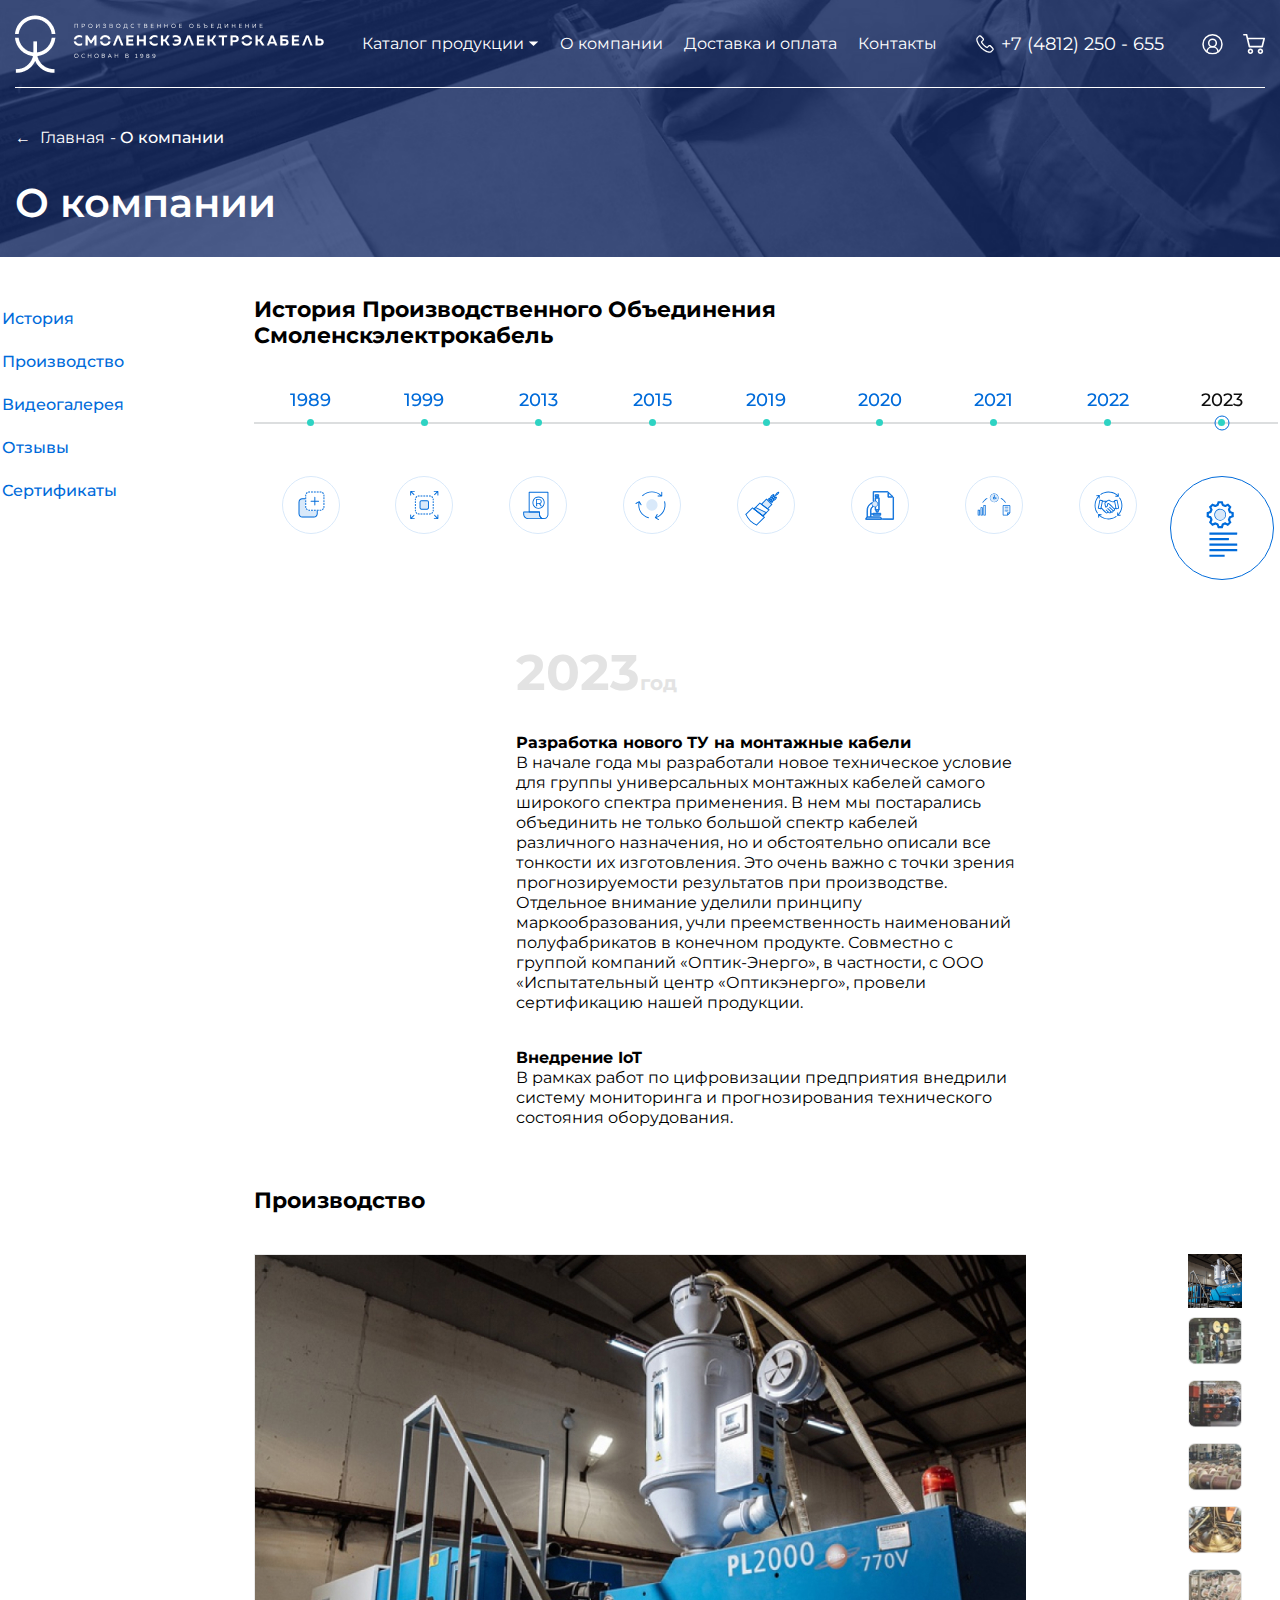
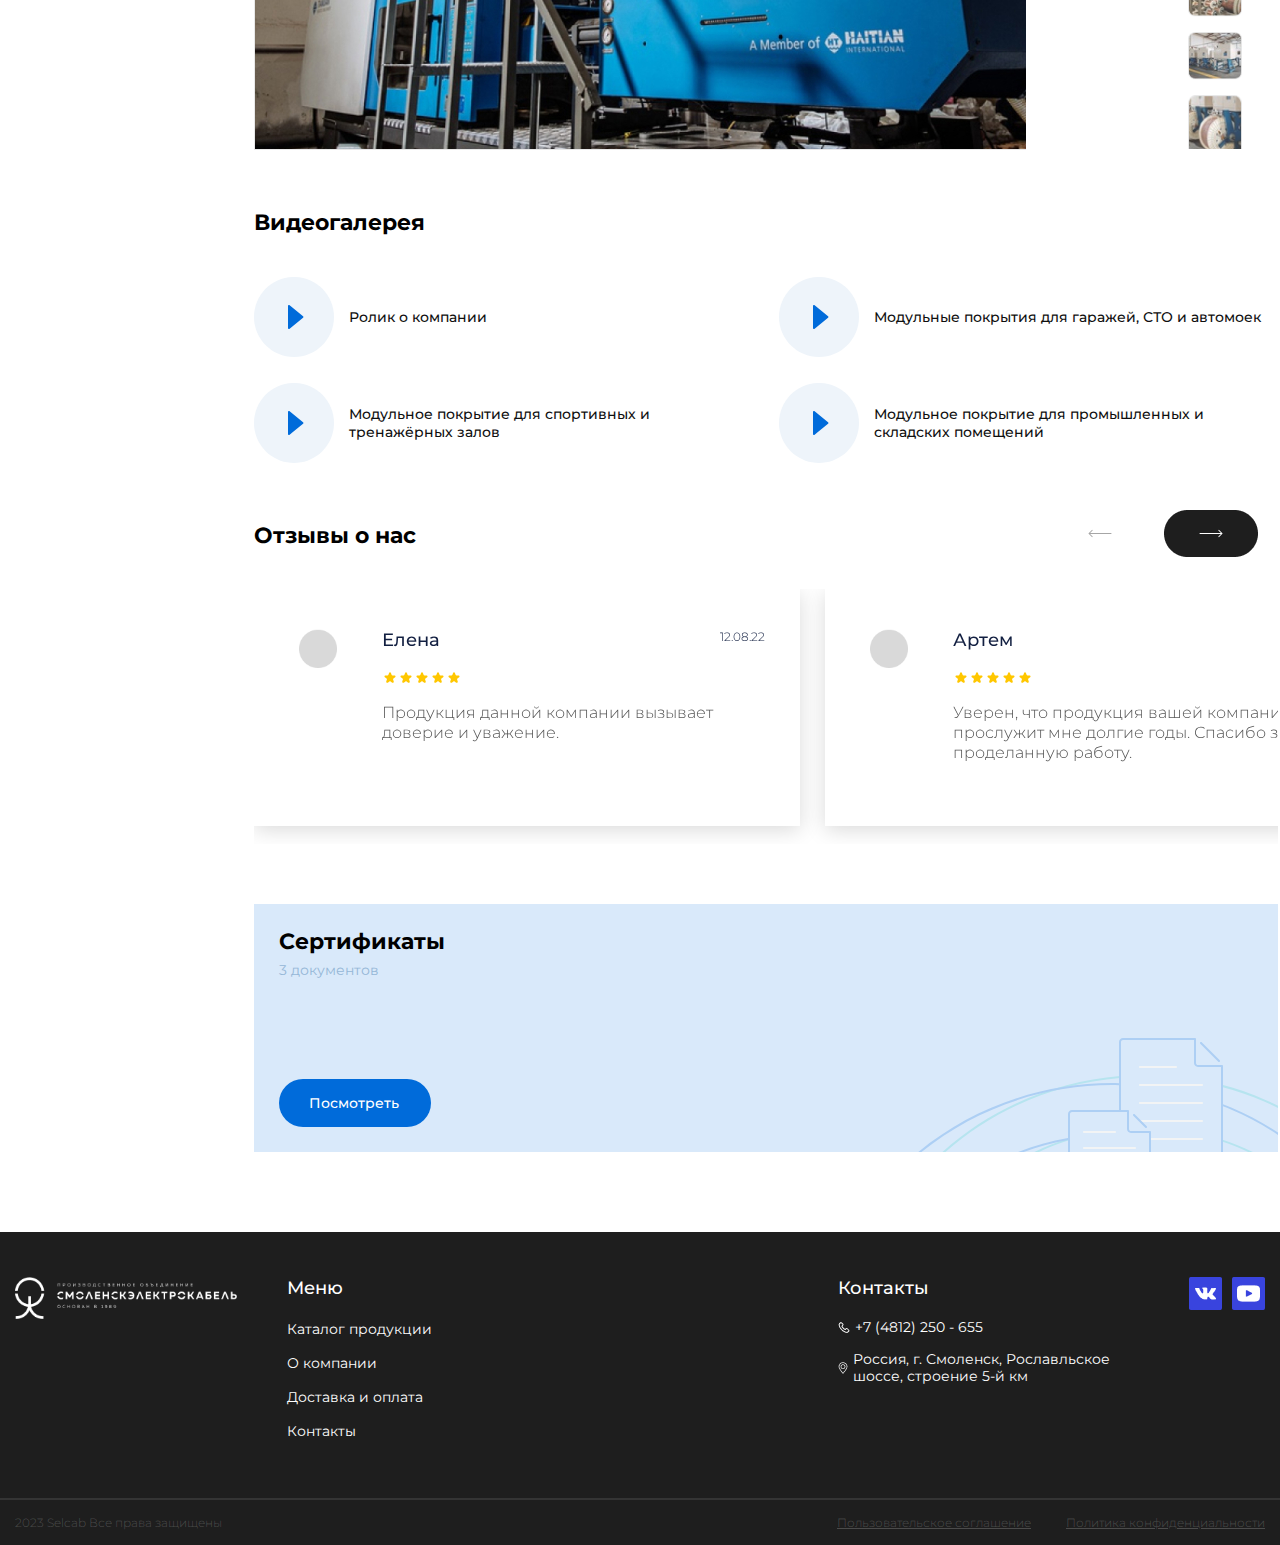
==== about.html @ 37c8114e "fixs" ====
<!DOCTYPE html>
<html lang="en">
<head>
    <meta charset="UTF-8">
    <meta name="viewport" content="width=device-width, initial-scale=1.0">
    <title>СмоленскЭлектроКабель</title>
    <link rel="stylesheet" href="./css/reset.css">
    <link rel="stylesheet" href="./css/swiper-bundle.min.css">
    <link rel="stylesheet" href="./css/style.css">
</head>
<body>
    <header class="header">
        <div class="wrapper">
            <div class="header__wrapper">
                <div class="header__burger" id="nav-burger">
                    <span></span>
                    <span></span>
                </div>
                <a href="./index.html" class="header__logo-link"><img class="header__logo" src="./img/header-logo.png" alt="Логотип"></a>

                <nav class="header__nav">
                    <ul class="header__nav-list">
                        <li class="header__nav-item">
                            <a href="#!" class="header__nav-link nav-link-more">Каталог продукции</a>

                            <ul class="header__subnav-list">
                                <li class="header__subnav-item">
                                    <a href="./catalog.html" class="header__subnav-link">Гаражи и парковки</a>
                                </li>
                                <li class="header__subnav-item">
                                    <a href="./catalog.html" class="header__subnav-link">Тренажерные залы и фитнес-клубы</a>
                                </li>
                                <li class="header__subnav-item">
                                    <a href="./catalog.html" class="header__subnav-link">Автосервисы и автомойки</a>
                                </li>
                                <li class="header__subnav-item">
                                    <a href="./catalog.html" class="header__subnav-link">Складские и промышленные помещения</a>
                                </li>
                                <li class="header__subnav-item">
                                    <a href="./catalog.html" class="header__subnav-link">Модульный пол</a>
                                </li>
                                <li class="header__subnav-item">
                                    <a href="./catalog.html" class="header__subnav-link">Смотреть все</a>
                                </li>
                            </ul>
                        </li>
                        <li class="header__nav-item">
                            <a href="./about.html" class="header__nav-link">О компании</a>
                        </li>
                        <li class="header__nav-item">
                            <a href="./delivery.html" class="header__nav-link">Доставка и оплата</a>
                        </li>
                        <li class="header__nav-item">
                            <a href="./contacts.html" class="header__nav-link">Контакты</a>
                        </li>
                        <div class="header__tel">
                            <img src="./img/header__tel-ico.png" alt="" class="header__tel-ico">
                            <p class="header__tel-number">+7 (4812) 250 - 655</p>
                        </div>
                    </ul>
                </nav>

                <div class="header__tel">
                    <img src="./img/header__tel-ico.png" alt="" class="header__tel-ico">
                    <p class="header__tel-number">+7 (4812) 250 - 655</p>
                </div>

                <div class="header__links">
                    <a href="#!" class="header__links-item modal-btn" data-modal="account-login">
                        <img src="./img/header__links-account.svg" alt="" class="header__links-ico">
                    </a>
                    <a href="./basket.html" class="header__links-item">
                        <img src="./img/header__links-cart.svg" alt="" class="header__links-ico">
                    </a>
                </div>
            </div>
        </div>
    </header>

    <main class="about-main page absolute-header">
        <section class="about-intro intro-bunner">
            <div class="wrapper">
                <ul class="breadcrumb">
                    <li class="breadcrumb__item">
                        <a href="./index.html" class="breadcrumb__item-link">Главная</a>
                    </li>
                    <li class="breadcrumb__item breadcrumb-active">
                        <a href="./about.html" class="breadcrumb__item-link">О компании</a>
                    </li>
                </ul>

                <h1 class="page-title about__title">О компании</h1>
            </div>
        </section>

        <div class="wrapper">
            <div class="page-content">
                <ul class="page__navigation">
                    <li class="page__navigation-item">
                        <a href="#about-history" class="page__navigation-link">История</a>
                    </li>
                    <li class="page__navigation-item">
                        <a href="#about-production" class="page__navigation-link">Производство</a>
                    </li>
                    <li class="page__navigation-item">
                        <a href="#about-videogallery" class="page__navigation-link">Видеогалерея</a>
                    </li>
                    <li class="page__navigation-item">
                        <a href="#about-reviews" class="page__navigation-link">Отзывы</a>
                    </li>
                    <li class="page__navigation-item">
                        <a href="#about-certificates" class="page__navigation-link">Сертификаты</a>
                    </li>
                </ul>

                <div class="page-sections">
                    <section id="about-history" class="about-history">
                        <h3 class="bunner-page__title">История Производственного Объединения
                        Смоленскэлектрокабель</h3>
    
                        <div class="about__history-timeline history-swiper swiper">
                            <div class="swiper-wrapper">
                                <button class="history__timeline-block swiper-slide" data-date="1989">
                                    <span class="timeline__block-date">1989</span>
                                    <span class="timeline__block-circle"></span>
                                
                                    <div class="timeline__block-picture">
                                        <img src="./img/history-1.svg" alt="" class="timeline__block-img">
                                    </div>
                                </button>
                                <button class="history__timeline-block swiper-slide" data-date="1999">
                                    <span class="timeline__block-date">1999</span>
                                    <span class="timeline__block-circle"></span>
        
                                    <div class="timeline__block-picture">
                                        <img src="./img/history-2.svg" alt="" class="timeline__block-img">
                                    </div>
                                </button>
                                <button class="history__timeline-block swiper-slide" data-date="2013">
                                    <span class="timeline__block-date">2013</span>
                                    <span class="timeline__block-circle"></span>
        
                                    <div class="timeline__block-picture">
                                        <img src="./img/history-3.svg" alt="" class="timeline__block-img">
                                    </div>
                                </button>
                                <button class="history__timeline-block swiper-slide" data-date="2015">
                                    <span class="timeline__block-date">2015</span>
                                    <span class="timeline__block-circle"></span>
        
                                    <div class="timeline__block-picture">
                                        <img src="./img/history-4.svg" alt="" class="timeline__block-img">
                                    </div>
                                </button>
                                <button class="history__timeline-block swiper-slide" data-date="2019">
                                    <span class="timeline__block-date">2019</span>
                                    <span class="timeline__block-circle"></span>
        
                                    <div class="timeline__block-picture">
                                        <img src="./img/history-5.svg" alt="" class="timeline__block-img">
                                    </div>
                                </button>
                                <button class="history__timeline-block swiper-slide" data-date="2020">
                                    <span class="timeline__block-date">2020</span>
                                    <span class="timeline__block-circle"></span>
        
                                    <div class="timeline__block-picture">
                                        <img src="./img/history-7.svg" alt="" class="timeline__block-img">
                                    </div>
                                </button>
                                <button class="history__timeline-block swiper-slide" data-date="2021">
                                    <span class="timeline__block-date">2021</span>
                                    <span class="timeline__block-circle"></span>
        
                                    <div class="timeline__block-picture">
                                        <img src="./img/history-8.svg" alt="" class="timeline__block-img">
                                    </div>
                                </button>
                                <button class="history__timeline-block swiper-slide" data-date="2022">
                                    <span class="timeline__block-date">2022</span>
                                    <span class="timeline__block-circle"></span>
        
                                    <div class="timeline__block-picture">
                                        <img src="./img/history-9.svg" alt="" class="timeline__block-img">
                                    </div>
                                </button>
                                <button class="history__timeline-block swiper-slide history-active" data-date="2023">
                                    <span class="timeline__block-date">2023</span>
                                    <span class="timeline__block-circle"></span>
        
                                    <div class="timeline__block-picture">
                                        <img src="./img/history-10.svg" alt="" class="timeline__block-img">
                                    </div>
                                </button>
                            </div>
                        </div>
    
                        <div class="about__history-texts">
                            <div class="history-swiper__btns slider-btns">
                                <div class="swiper-button-prev history-prev"></div>
                                <div class="swiper-button-next history-next"></div>
                            </div>
                            <div class="about__history-text" data-date="1989">
                                <p class="history__text-date">
                                    <span>1989</span>год
                                </p>

                                <p class="history__text-paragraph"><strong>Создан предшественник ПО “СмоленскЭлектроКабель”</strong> – кооператив “Промсвязь”. В кризисное для страны время крупные предприятия отказывались от низкорентабельных заказов, и наш производственный кооператив одним из немногих выпускал провода для телефонии. В 1991 мы освоили выпуск оконечных устройств связи и электрических кабелей.</p>
                            </div>
                            <div class="about__history-text" data-date="1999">
                                <p class="history__text-date">
                                    <span>1999</span>год
                                </p>

                                <p class="history__text-paragraph"><strong>Переехали на собственную производственную площадку:</strong> 15000 м2 цехов, складов и офисных помещений в промышленной зоне города Смоленска, на 5-м километре Рославльского шоссе. Это позволило существенно расширить ассортимент: мы стали выпускать все виды проводов и шнуров, которые используются при изготовлении бытовой техники, огнестойкие, силовые и контрольные кабели, в том числе бронированные и не выделяющие галогенов.</p>
                            </div>
                            <div class="about__history-text" data-date="2013">
                                <p class="history__text-date">
                                    <span>2013</span>год
                                </p>

                                <p class="history__text-paragraph">При регистрации торговой марки VOLTA® мы занялись формированием имиджа и брэнда VOLTA® – важных атрибутов, которые помогают людям понять наше серьезное отношение к делу, которым мы занимаемся.
                                Создавая брэнд VOLTA®, мы руководствовались интересами наших работников и клиентов, учитывали их ценности, желания и потребности. Сегодня бренд отражает наше видение бизнеса, корпоративной культуры, имиджа и многих других сторон деловой жизни, которые соотносятся со всеми областями нашей работы.
                                Сотрудничая с нами, люди получают нечто большее, чем просто гарантии хорошего качества и функциональной выгоды. VOLTA® – это не конкретный продукт, зарегистрированный под торговой маркой, это наше отношение, наш подход к работе, это наше видение будущего.</p>
                            </div>
                            <div class="about__history-text" data-date="2015">
                                <p class="history__text-date">
                                    <span>2015</span>год
                                </p>

                                <p class="history__text-paragraph"><strong>Перешли к полностью безотходному производству:</strong> открыли несколько линий по переработке отходов кабеля, что позволило снизить затраты и, как следствие, цены на готовую продукцию.</p>
        
                                <p class="history__text-paragraph"><strong>Запустили литейный участок по производству модульных напольных покрытий.</strong> Изначально – для собственных нужд. Однако продукт оказался крайне востребован, поэтому мы открыли продажи. Грязезащитный модульный пол незаменим в складских и производственных помещениях, на автомойках, станциях ТО, в гаражах, спортзалах.</p>

                                <p class="history__text-paragraph">
                                    <strong>Внедрили систему интеллектуального склада</strong> – электронный учет остатков. Мы работаем быстрее конкурентов, потому что всегда знаем, сколько сырья и готовой продукции есть в наличии, сколько нужно закупить для исполнения заказа, корректируем складские запасы в соответствии с изменением спроса.
                                </p>
                            </div>
                            <div class="about__history-text" data-date="2019">
                                <p class="history__text-date">
                                    <span>2019</span>год
                                </p>
        
                                <p class="history__text-paragraph"><strong>Запустили в производство монтажный кабель.</strong> Он незаменим при строительстве сложных промышленных
                                объектов и в нефтегазовой отрасли. Такой продукт
                                востребован среди наиболее крупных, серьезных клиентов,
                                которых мы решили искать на единственном в России
                                мероприятии, посвященном кабельно-проводниковой
                                продукции – международной выставке Cabex. Наш стенд
                                вызвал большой интерес посетителей, а также ведущего
                                отраслевого онлайн-СМИ – Рускабель.ру.</p>
        
                                <p class="history__text-paragraph">Год завершился открытием нового цеха с экструзионной
                                линией по наложению оболочек из ПВХ и безгалогенных
                                композиций, 5 машинами тончайшего волочения,
                                автоматическими тростильными машинами, 20 оплеточными
                                станками, 4 из которых накладывают на кабельную заготовку
                                не только защитные экраны из медной проволоки, но и
                                панцирную броню из стальной.</p>
                            </div>
                            <div class="about__history-text" data-date="2020">
                                <p class="history__text-date">
                                    <span>2020</span>год
                                </p>
                                <p class="history__text-paragraph">
                                    <strong>Декларация о соответствии продукции ТР ЕАЭС 037/2016</strong> 
                                    31 марта 2020 года мы зарегистрировали декларацию о соответствии продукции ТР ЕАЭС 037/2016 "Об ограничении применения опасных веществ в изделиях электротехники и радиоэлектроники". Это обязательный документ, который подтверждает соответствие продукции установленным требованиям Евразийского экономического союза. Технический регламент разработан в целях обеспечения защиты жизни и здоровья человека, окружающей среды, а также предупреждения действий, вводящих в заблуждение потребителей (пользователей) изделий электротехники и радиоэлектроники относительно содержания в них опасных веществ.
                                </p>
                                <p class="history__text-paragraph">
                                    <strong>Лаборатория</strong> 
                                    Ввели в эксплуатацию новый цех с испытательной лабораторией входного контроля сырья и выходного контроля продукции. Цех оснащен современным лабораторным оборудованием, новым участком с испытательным полем и видеофиксацией провидимых испытаний. Разработали и внедрили процедуру видеофиксации – сбора и хранения информации о процессе приемки продукции и результатах испытаний. С тех пор видеофиксация постоянно проводится наряду с существующим регламентом сбора и хранения арбитражных образцов произведенной продукции.
                                </p>
                            </div>
                            <div class="about__history-text" data-date="2021">
                                <p class="history__text-date">
                                    <span>2021</span>год
                                </p>
                                <p class="history__text-paragraph">
                                    <strong>Внедрение системы менеджмента качества на предприятии</strong> 
                                    Наличие рабочей системы менеджмента качества – залог роста и системного развития предприятия. Совместно с компанией АНО «НТЦ «АЛЬФА РЕГИСТР» обучили персонал работе и основным принципам функционирования системы и получили сертификат соответствия требованиям ГОСТа Р ИСО 9001-2015.
                                </p>
                                <p class="history__text-paragraph">
                                    <strong>«Индустрия 4.0» и «Индустрия 5.0»</strong> 
                                    В рамках цифровизации предприятия совместно с компанией «КЛ Бизнес Солюшнс» дали старт огромному многолетнему проекту по внедрению на предприятии отраслевых программных продуктов для мониторинга и управления производством. В самом ближайшем будущем это позволит объединить скорость и эффективность машинных технологий с изобретательностью и талантами наших коллег.
                                </p>
                            </div>
                            <div class="about__history-text" data-date="2022">
                                <p class="history__text-date">
                                    <span>2022</span>год
                                </p>
                                <p class="history__text-paragraph">
                                    <strong>Вступление в Ассоциацию «Электрокабель» (АЭК)</strong> 
                                    Ассоциация объединила в себе профессионалов высокого уровня. За последние несколько лет наша компания добилась серьезных технических, управленческих и инфраструктурных успехов, особенно в вопросах цифровизации технологических процессов. Благодаря высоким темпам внедрения, мы заняли лидирующие позиции по некоторым сегментам на рынке. Вступление в АЭК позволит внести заметный вклад в развитие кабельной индустрии России.
                                </p>
                                <p class="history__text-paragraph">
                                    <strong>Внедрение CableDesigner</strong> 
                                    В рамках работ по цифровизации предприятия внедрили специализированный программный продукт CableDesigner, предназначенный для конструкторской и технологической подготовки производства.
                                </p>
                                <p class="history__text-paragraph">
                                    <strong>Лицензия на переработку отходов</strong> 
                                    Росприроднадзор принял решение о предоставлении нам лицензии на осуществление деятельности по сбору, транспортированию, обработке, утилизации, обезвреживанию и размещению отходов I–IV классов опасности. Это результат долгой системной работы по реализации нашей программы переработки отходов предприятий кабельной отрасли.
                                </p>
                            </div>
                            <div class="about__history-text text-show" data-date="2023">
                                <p class="history__text-date">
                                    <span>2023</span>год
                                </p>
                                <p class="history__text-paragraph">
                                    <strong>Разработка нового ТУ на монтажные кабели</strong> 
                                    В начале года мы разработали новое техническое условие для группы универсальных монтажных кабелей самого широкого спектра применения. В нем мы постарались объединить не только большой спектр кабелей различного назначения, но и обстоятельно описали все тонкости их изготовления. Это очень важно с точки зрения прогнозируемости результатов при производстве. Отдельное внимание уделили принципу маркообразования, учли преемственность наименований полуфабрикатов в конечном продукте. Совместно с группой компаний «Оптик-Энерго», в частности, с ООО «Испытательный центр «Оптикэнерго», провели сертификацию нашей продукции.
                                </p>
                                <p class="history__text-paragraph">
                                    <strong>Внедрение IoT</strong> 
                                    В рамках работ по цифровизации предприятия внедрили систему мониторинга и прогнозирования технического состояния оборудования.
                                </p>
                            </div>
                        </div>
    
                        <!-- <div class="about__history-card">
                            <img src="./img/header-logo.svg" alt="" class="history__card-logo">
    
                            <p class="history__card-text">При регистрации Общества с ограниченной Ответственостью Производственное объединение "СмоленскЭлектроКабель" мы занялись формированием имиджа и брэнда – важных атрибутов, которые помогают людям понять наше серьезное отношение к делу, которым мы занимаемся.
    
                                Создавая брэнд ООО ПО "СЭК", мы руководствовались интересами наших работников и клиентов, учитывали их ценности, желания и потребности. Сегодня бренд отражает наше видение бизнеса, корпоративной культуры, имиджа и многих других сторон деловой жизни, которые соотносятся со всеми областями нашей работы.
    
                                Сотрудничая с нами, люди получают нечто большее, чем просто гарантии хорошего качества и функциональной выгоды.
    
                                ООО ПО "СЭК" – это не конкретный продукт, зарегистрированный под торговой маркой, это наше отношение, наш подход к работе, это наше видение будущего.
                            </p>
    
                            <img src="./img/history-card.png" alt="" class="history__card-bottom">
                        </div> -->
                    </section>
    
                    <section id="about-production" class="about-production">
                        <h3 class="bunner-page__title">Производство</h3>
    
                        <div class="about__production">
                            <div class="production__bigimg">
                                <img src="./img/production-bigimg-1.jpg" alt="" class="production__bigimg-item item-active" data-count="1">
                                <img src="./img/production-bigimg-2.jpg" alt="" class="production__bigimg-item" data-count="2">
                                <img src="./img/production-bigimg-3.jpg" alt="" class="production__bigimg-item" data-count="3">
                                <img src="./img/production-bigimg-4.jpg" alt="" class="production__bigimg-item" data-count="4">
                                <img src="./img/production-bigimg-5.jpg" alt="" class="production__bigimg-item" data-count="5">
                                <img src="./img/production-bigimg-6.jpg" alt="" class="production__bigimg-item" data-count="6">
                                <img src="./img/production-bigimg-7.jpg" alt="" class="production__bigimg-item" data-count="7">
                                <img src="./img/production-bigimg-8.jpg" alt="" class="production__bigimg-item" data-count="8">
                            </div>
    
                            <div class="production__images">
                                <img src="./img/production-images-1.png" alt="" class="production__images-item item-active" data-count="1">
                                <img src="./img/production-images-2.png" alt="" class="production__images-item" data-count="2">
                                <img src="./img/production-images-3.png" alt="" class="production__images-item" data-count="3">
                                <img src="./img/production-images-4.png" alt="" class="production__images-item" data-count="4">
                                <img src="./img/production-images-5.png" alt="" class="production__images-item" data-count="5">
                                <img src="./img/production-images-6.png" alt="" class="production__images-item" data-count="6">
                                <img src="./img/production-images-7.png" alt="" class="production__images-item" data-count="7">
                                <img src="./img/production-images-8.png" alt="" class="production__images-item" data-count="8">
                            </div>
                        </div>
                    </section>

                    <section id="about-videogallery" class="about-videogallery">
                        <h3 class="bunner-page__title">Видеогалерея</h3>

                        <div class="videogallery__block">
                            <a href="#!" class="videogallery__block-item">
                                <img src="./img/videogallery-img.svg" alt="" class="videogallery__item-img">
                                <p class="videogallery__item-text">Ролик о компании</p>
                            </a>
                            <a href="#!" class="videogallery__block-item">
                                <img src="./img/videogallery-img.svg" alt="" class="videogallery__item-img">
                                <p class="videogallery__item-text">Модульные покрытия для гаражей, СТО и
                                автомоек</p>
                            </a>
                            <a href="#!" class="videogallery__block-item">
                                <img src="./img/videogallery-img.svg" alt="" class="videogallery__item-img">
                                <p class="videogallery__item-text">Модульное покрытие для спортивных и
                                тренажёрных залов</p>
                            </a>
                            <a href="#!" class="videogallery__block-item">
                                <img src="./img/videogallery-img.svg" alt="" class="videogallery__item-img">
                                <p class="videogallery__item-text">Модульное покрытие для
                                промышленных и складских помещений</p>
                            </a>
                        </div>
                    </section>

                    <section id="about-reviews" class="about-reviews">
                        <h3 class="bunner-page__title">Отзывы о нас</h3>

                        <div class="slider-btns">
                            <div class="swiper-button-prev reviews-prev"></div>
                            <div class="swiper-button-next reviews-next"></div>
                        </div>

                        <div class="swiper reviews-slider">
                            <div class="swiper-wrapper">
                                <div class="swiper-slide reviews__card">
                                    <img src="./img/reviews-img.png" alt="" class="reviews__card-img">

                                    <div class="reviews__card-info">
                                        <div class="reviews__card-top">
                                            <p class="reviews__card-name">Елена</p>
                                            <p class="reviews__card-date">12.08.22</p>
                                        </div>

                                        <div class="reviews__card-rate">
                                            <span class="reviews__card-star"></span>
                                            <span class="reviews__card-star"></span>
                                            <span class="reviews__card-star"></span>
                                            <span class="reviews__card-star"></span>
                                            <span class="reviews__card-star"></span>
                                        </div>

                                        <p class="reviews__card-text">Продукция данной компании вызывает доверие и уважение.</p>
                                    </div>
                                </div>
                                <div class="swiper-slide reviews__card">
                                    <img src="./img/reviews-img.png" alt="" class="reviews__card-img">

                                    <div class="reviews__card-info">
                                        <div class="reviews__card-top">
                                            <p class="reviews__card-name">Артем</p>
                                            <p class="reviews__card-date">12.08.22</p>
                                        </div>

                                        <div class="reviews__card-rate">
                                            <span class="reviews__card-star"></span>
                                            <span class="reviews__card-star"></span>
                                            <span class="reviews__card-star"></span>
                                            <span class="reviews__card-star"></span>
                                            <span class="reviews__card-star"></span>
                                        </div>

                                        <p class="reviews__card-text">Уверен, что продукция вашей компании прослужит мне долгие годы. Спасибо за проделанную работу.</p>
                                    </div>
                                </div>
                                <div class="swiper-slide reviews__card">
                                    <img src="./img/reviews-img.png" alt="" class="reviews__card-img">

                                    <div class="reviews__card-info">
                                        <div class="reviews__card-top">
                                            <p class="reviews__card-name">Артем</p>
                                            <p class="reviews__card-date">12.08.22</p>
                                        </div>

                                        <div class="reviews__card-rate">
                                            <span class="reviews__card-star"></span>
                                            <span class="reviews__card-star"></span>
                                            <span class="reviews__card-star"></span>
                                            <span class="reviews__card-star"></span>
                                            <span class="reviews__card-star"></span>
                                        </div>

                                        <p class="reviews__card-text">Уверен, что продукция вашей компании прослужит мне долгие годы. Спасибо за проделанную работу.</p>
                                    </div>
                                </div>
                            </div>
                        </div>
                    </section>

                    <section id="about-certificates" class="about-certificates">
                        <div class="certificates__block">
                            <h3 class="bunner-page__title">Сертификаты</h3>
                            <p class="certificates__subtitle">3 документов</p>

                            <a href="./certificates.html" class="certificates__link">Посмотреть</a>
                        </div>
                    </section>
                </div>
            </div>
        </div>
    </main>

    <footer class="footer">
        <div class="wrapper">
            <div class="footer__wrapper">
                <a href="./index.html" class="header__logo-link"><img class="footer__logo" src="./img/header-logo.png" alt="Логотип"></a>

                <div class="footer__block">
                    <p class="footer-title">Меню</p>
                    <nav class="footer__nav">
                        <ul class="footer__nav-list">
                            <li class="footer__nav-item">
                                <a href="./catalog.html" class="footer__nav-link">Каталог продукции</a>
                            </li>
                            <li class="footer__nav-item">
                                <a href="./about.html" class="footer__nav-link">О компании</a>
                            </li>
                            <li class="footer__nav-item">
                                <a href="./delivery.html" class="footer__nav-link">Доставка и оплата</a>
                            </li>
                            <li class="footer__nav-item">
                                <a href="./contacts.html" class="footer__nav-link">Контакты</a>
                            </li>
                        </ul>
                    </nav>
                </div>

                <div class="footer__block">
                    <p class="footer-title">Контакты</p>
                    <div class="footer__contacts">
                        <img src="./img/contacts-tel.png" alt="" class="footer__contacts-img">
                        <p class="footer__contacts-text">+7 (4812) 250 - 655</p>
                    </div>
                    <div class="footer__contacts">
                        <img src="./img/contacts-map.png" alt="" class="footer__contacts-img">
                        <p class="footer__contacts-text">Россия, г. Смоленск, Рославльское шоссе, строение 5-й км</p>
                    </div>
                </div>

                <div class="footer__block footer__socials">
                    <a href="#!" class="footer__social-link">
                        <img src="./img/social-vk.png" alt="" class="footer__social-img">
                    </a>
                    <a href="#!" class="footer__social-link">
                        <img src="./img/social-youtube.png" alt="" class="footer__social-img">
                    </a>
                </div>
            </div>

            <div class="footer__bottom">
                <p class="footer__bottom-text">2023 Selcab Все права защищены</p>
                <div class="footer__bottom-block">
                    <a href="#!" class="footer__bottom-text">Пользовательское соглашение</a>
                    <a href="#!" class="footer__bottom-text">Политика конфиденциальности</a>
                </div>
            </div>
        </div>
    </footer>

    <div class="modal account-login" data-modal="account-login">
        <div class="modal__content">
            <div class="modal__close-btn modal-close"></div>

            <div class="modal__content-block account-login__block account-login__registration">
                <p class="modal__title account-login__title">Регистрация</p>

                <div class="account-type__btns">
                    <button type="button" class="account-type__btn accountTypeBtn active-type" data-type="entity">Юр.лицо</button>
                    <button type="button" class="account-type__btn accountTypeBtn" data-type="individual">Физ.лицо</button>
                </div>

                <form class="account-login__form contact-info__form formBlock active-type" data-type="entity">
                    <label for="entity-login">Логин</label>
                    <input type="text" id="entity-login" name="login" placeholder="Ваш логин" required>

                    <label for="entity-сompany-name">Наименование организации</label>
                    <input type="text" id="entity-сompany-name" name="company-name" placeholder="Наименование" required>

                    <label for="entity-inn">ИНН</label>
                    <input type="text" id="inn" name="company-inn" placeholder="ИНН организации" required>

                    <label for="entity-name">Контактное лицо</label>
                    <input type="text" id="entity-name" name="name" placeholder="ФИО" required>

                    <label for="entity-number">Телефон</label>
                    <input type="tel" id="entity-number" name="number" placeholder="+7" required>

                    <label for="entity-email">E-mail</label>
                    <input type="email" id="entity-email" name="email" placeholder="pochta@mail.ru" required>

                    <label for="entity-password">Пароль</label>
                    <div class="password-container">
                        <input type="password" id="entity-password" name="old-password" placeholder="*************">
                        <div class="toggle-password">
                            <img src="./img/password-show.svg" alt="">
                        </div>
                    </div>
                
                    <label for="entity-repeat-password">Повторите пароль</label>
                    <div class="password-container">
                        <input type="text" id="entity-repeat-password" name="entity-repeat-password" placeholder="*************">
                        <div class="toggle-password">
                            <img src="./img/password-show.svg" alt="">
                        </div>
                    </div>

                    <label class="account-login__checkbox circle-checkbox">
                        <input type="checkbox" checked>
                        <span class="custom-checkbox"></span>
                        <span>Согласен с <a href="#!">Политикой обработки персональных данных </a></span>
                    </label>
                    <label class="account-login__checkbox circle-checkbox">
                        <input type="checkbox" checked>
                        <span class="custom-checkbox"></span>
                        Подписаться на информационную рассылку
                    </label>

                    <div class="form__bottom-btns">
                        <button class="submit-form">Зарегистрироваться</button>
                    </div>
                </form>

                <form class="account-login__form contact-info__form formBlock" data-type="individual">
                    <label for="individual-login">Логин</label>
                    <input type="text" id="individual-login" name="login" placeholder="Ваш логин" required>

                    <label for="individual-name">ФИО</label>
                    <input type="text" id="individual-name" name="name" placeholder="ФИО" required>

                    <label for="individual-number">Телефон</label>
                    <input type="tel" id="individual-number" name="number" placeholder="+7" required>

                    <label for="individual-email">E-mail</label>
                    <input type="email" id="individual-email" name="email" placeholder="pochta@mail.ru" required>

                    <label for="individual-password">*Пароль</label>
                    <div class="password-container">
                        <input type="password" id="individual-password" name="password" placeholder="*************">
                        <div class="toggle-password">
                            <img src="./img/password-show.svg" alt="">
                        </div>
                    </div>
                
                    <label for="individual-repeat-password">*Повторите пароль</label>
                    <div class="password-container">
                        <input type="text" id="individual-repeat-password" name="repeat-password" placeholder="*************">
                        <div class="toggle-password">
                            <img src="./img/password-show.svg" alt="">
                        </div>
                    </div>

                    <label class="account-login__checkbox circle-checkbox">
                        <input type="checkbox" checked>
                        <span class="custom-checkbox"></span>
                        <span>Согласен с <a href="#!">Политикой обработки персональных данных </a></span>
                    </label>
                    <label class="account-login__checkbox circle-checkbox">
                        <input type="checkbox" checked>
                        <span class="custom-checkbox"></span>
                        Подписаться на информационную рассылку
                    </label>

                    <div class="form__bottom-btns">
                        <button class="submit-form">Зарегистрироваться</button>
                    </div>
                </form>

                <p class="account-login__switch">Уже есть аккаунт? <a href="#!">Войти</a></p>

                <div class="account-login__social">
                    <p class="account-login__social-title">или зарегистрируйтесь с помощью</p>
                    <div class="account-login__social-links">
                        <a href="#!">
                            <img src="./img/gray-vk.svg" alt="">
                        </a>
                        <a href="#!">
                            <img src="./img/gray-google.svg" alt="">
                        </a>
                        <a href="#!">
                            <img src="./img/gray-yandex.svg" alt="">
                        </a>
                    </div>
                </div>
            </div>
            <div class="modal__content-block account-login__block  account-login__entry active-type">
                <p class="modal__title account-login__title">Вход</p>

                <form class="account-login__entry-form contact-info__form active-type">
                    <label for="account-entry-login">Логин</label>
                    <input type="text" id="account-entry-login" name="login" placeholder="Ваш логин" required>

                    <label for="account-entry-password">Пароль</label>
                    <div class="password-container">
                        <input type="password" id="account-entry-password" name="password" placeholder="*************">
                        <div class="toggle-password">
                            <img src="./img/password-show.svg" alt="">
                        </div>
                    </div>

                    <div class="form__bottom-btns">
                        <button class="submit-form">Войти</button>
                    </div>
                </form>

                <p class="account-login__switch">Нет аккаунта? <a href="#!">Зарегистрироваться</a></p>

                <div class="account-login__social">
                    <p class="account-login__social-title">или войдите с помощью</p>
                    <div class="account-login__social-links">
                        <a href="#!">
                            <img src="./img/gray-vk.svg" alt="">
                        </a>
                        <a href="#!">
                            <img src="./img/gray-google.svg" alt="">
                        </a>
                        <a href="#!">
                            <img src="./img/gray-yandex.svg" alt="">
                        </a>
                    </div>
                </div>
            </div>
        </div>
    </div>

    <script src="./js/swiper-bundle.min.js"></script>
    <script src="./js/script.js"></script>
</body>
</html>
---- css/style.css ----
/* Fonts */

/* montserrat-regular - cyrillic_latin */
@font-face {
    font-display: swap; /* Check https://developer.mozilla.org/en-US/docs/Web/CSS/@font-face/font-display for other options. */
    font-family: 'Montserrat';
    font-style: normal;
    font-weight: 400;
    src: url('../fonts/montserrat-v25-cyrillic_latin-regular.woff2') format('woff2'); /* Chrome 36+, Opera 23+, Firefox 39+, Safari 12+, iOS 10+ */
  }
  /* montserrat-500 - cyrillic_latin */
  @font-face {
    font-display: swap; /* Check https://developer.mozilla.org/en-US/docs/Web/CSS/@font-face/font-display for other options. */
    font-family: 'Montserrat';
    font-style: normal;
    font-weight: 500;
    src: url('../fonts/montserrat-v25-cyrillic_latin-500.woff2') format('woff2'); /* Chrome 36+, Opera 23+, Firefox 39+, Safari 12+, iOS 10+ */
  }
  /* montserrat-600 - cyrillic_latin */
  @font-face {
    font-display: swap; /* Check https://developer.mozilla.org/en-US/docs/Web/CSS/@font-face/font-display for other options. */
    font-family: 'Montserrat';
    font-style: normal;
    font-weight: 600;
    src: url('../fonts/montserrat-v25-cyrillic_latin-600.woff2') format('woff2'); /* Chrome 36+, Opera 23+, Firefox 39+, Safari 12+, iOS 10+ */
  }

/* montserrat-700 - cyrillic_latin */
@font-face {
  font-display: swap; /* Check https://developer.mozilla.org/en-US/docs/Web/CSS/@font-face/font-display for other options. */
  font-family: 'Montserrat';
  font-style: normal;
  font-weight: 700;
  src: url('../fonts/montserrat-v26-cyrillic_latin-700.woff2') format('woff2'); /* Chrome 36+, Opera 23+, Firefox 39+, Safari 12+, iOS 10+ */
}
/* montserrat-300 - cyrillic_latin */
@font-face {
    font-display: swap; /* Check https://developer.mozilla.org/en-US/docs/Web/CSS/@font-face/font-display for other options. */
    font-family: 'Montserrat';
    font-style: normal;
    font-weight: 300;
    src: url('../fonts/montserrat-v26-cyrillic_latin-300.woff2') format('woff2'); /* Chrome 36+, Opera 23+, Firefox 39+, Safari 12+, iOS 10+ */
  }

/* Fonts end */

body,
html {
    overflow-x: hidden;
    scroll-behavior: smooth;
}

* {
    font-family: "Montserrat";
    font-style: normal;
}

.wrapper {
    max-width: 1400px;
    margin: 0 auto;
    padding: 0 15px;
}

a,
button,
.radio-input {
    transition: .2s ease all;
}

a:hover,
button:hover,
.radio-input:hover {
    opacity: .7;
}

.tabs__item {
    display: none;
}
.tabs__item.active-tab {
    display: block;
}

.modal {
    position: fixed;
    top: 0;
    right: 0;
    bottom: 0;
    left: 0;
    width: 100%;
    height: 100%;
    z-index: 10;
    background: rgba(0, 0, 0, .6);
    display: none;
}
.modal__content {
    position: absolute;
    top: 50%;
    left: 50%;
    transform: translate(-50%, -50%);
    box-shadow: 0px 4px 20px 0px #0000001A;
    background: #fff;
    z-index: 11;
}
.modal.show {
    display: block;
}
.modal__close-btn {
    position: absolute;
    top: 17px;
    right: 17px;
    width: 17px;
    height: 17px;
    cursor: pointer;
}
.modal__close-btne:hover {
    opacity: .7;
}
  
.modal__close-btn::before,
.modal__close-btn::after {
    content: '';
    position: absolute;
    top: 50%;
    left: 50%;
    width: 18px;
    height: 1.5px;
    background-color: #BDBDBD;
}
  
.modal__close-btn::before {
    transform: translate(-50%, -50%) rotate(45deg);
}
  
.modal__close-btn::after {
    transform: translate(-50%, -50%) rotate(-45deg);
}

.account-login {
    overflow-y: scroll;
}
.account-login .modal__content {
    padding: 30px;
    top: 80px;
    right: 20px;
    left: unset;
    transform: none;
}
.modal__title {
    font-weight: 600;
    font-size: 24px;
    line-height: 30px;
}

.account-login .modal__content {
    display: grid;
    grid-template-columns: 1fr 1fr;
    gap: 60px;
    max-width: 730px;
}
.account-login .modal__content::after {
    content: '';
    position: absolute;
    top: 0;
    left: 50%;
    transform: translateX(-50%);
    width: 1px;
    height: 100%;
    border: 1px solid rgba(0, 0, 0, 0.05);
}

.account-login__title {
    margin-bottom: 25px;
    text-align: center;
}
.account-login .account-type__btns {
    justify-content: space-between;
}
.account-login .account-login__checkbox {
    display: flex;
    align-items: center;
    font-size: 12px;
    line-height: 14px;
}
.account-login .account-login__checkbox a {
    font-weight: 500;
    margin-left: 5px;
    text-decoration: underline;
    white-space: wrap;
}
.account-login .circle-checkbox .custom-checkbox {
    width: 17px;
    height: 17px;
    box-shadow: 0px 4px 4px 0px #00000026;
}
.account-login .circle-checkbox .custom-checkbox::after {
    width: 11px;
    height: 11px;
}
.account-login .form__bottom-btns {
    margin-top: 24px;
    margin-bottom: 20px;
}
.account-login .form__bottom-btns .submit-form {
    max-width: 100%;
}
.account-login .contact-info__form {
    margin-bottom: 20px;
}

.account-login__social {
    display: flex;
    flex-direction: column;
    align-items: center;
}
.account-login__social-title {
    font-size: 14px;
    line-height: 17px;
    color: #0F0F0F99;
    margin-bottom: 16px;
}
.account-login__social-links {
    display: flex;
    align-items: center;
    gap: 30px;
}

.account-login__entry .password-container {
    margin-bottom: 0;
}

.account-login__switch {
    display: none;
    font-size: 16px;
    line-height: 20px;
    margin-bottom: 45px;
    text-align: center;
    width: 100%;
}
.account-login__switch a {
    text-decoration: underline;
}

/* Header */

header {
    position: absolute;
    top: 0;
    left: 0;
    width: 100%;
    z-index: 3;
}

.static-header {
    position: static;
}

main.absolute-header {
    padding-top: 0;
}

.intro-bunner {
    padding: 128px 0 30px;
}

.header__wrapper {
    position: relative;
    display: flex;
    justify-content: space-between;
    align-items: center;
    padding: 15px 0;
}
.header__wrapper::after {
    content: '';
    position: absolute;
    bottom: 0;
    left: 0;
    width: 100%;
    height: 1px;
    border-bottom: 1px solid #FFFFFF;
}

.header-white .header__wrapper::after {
    border-bottom: 1px solid #000;
}

.header__nav-list {
    position: relative;
    display: flex;
    justify-content: space-between;
    gap: 21px;
}

.header__nav-item {
    position: relative;
}

/* Burger */

#nav-burger {
	width: 34px;
	height: 20px;
	position: relative;
	/* margin: 30px auto; */
	transform: rotate(0deg);
	transition: .5s ease-in-out;
	cursor: pointer;
    display: none;
    z-index: 11;
}
#nav-burger span {
	display: block;
	position: absolute;
	height: 2px;
	width: 100%;
	background: #FFFFFF;
	border-radius: 9px;
	opacity: 1;
	left: 0;
	transform: rotate(0deg);
	transition: .25s ease-in-out;
}
.header-white #nav-burger span {
    background: #000;
}
#nav-burger span:nth-child(1) {
	top: 5px;
	transform-origin: left center;
}
#nav-burger span:nth-child(2) {
	top: 15px;
	transform-origin: left center;
}
#nav-burger.open span:nth-child(1) {
	transform: rotate(45deg);
	top: 0px;
	left: 8px;
}
#nav-burger.open span:nth-child(2) {
	transform: rotate(-45deg);
	top: 26px;
	left: 8px;
}

/* Burger end */

.modal-open {
    overflow: hidden;
    height: 100vh;
}

.header__nav-link {
    color: #FFFFFF;
    font-size: 16px;
    line-height: 20px;
}

.header__subnav-list {
    display: none;
    background: #fff;
    box-shadow: 0px 4px 20px 0px #0000001A;
    padding: 25px 30px;
    position: absolute;
    top: 100%;
    z-index: 2;
    width: max-content;
}

.header__subnav-item:not(:last-child) {
    margin-bottom: 20px;
}

.header__subnav-link {
    color: #3944DE;
    font-weight: 300;
    font-size: 16px;
    line-height: 20px;
}

.header__subnav-link:hover {
    color: #000;
    opacity: 1;
}

.header__nav-item:hover > ul {
    display: inherit;
}

.header-white .header__nav-link {
    color: #000;
}

.nav-link-more {
    position: relative;
    padding-right: 15px;
}
.nav-link-more::after {
    position: absolute;
    content: '';
    top: 50%;
    transform: translateY(-50%);
    right: 0;
    width: 11px;
    height: 6px;
    background: url('../img/header__link-arrow.svg') no-repeat center;
    background-size: contain;
}

.header-white .nav-link-more::after {
    background-image: url('../img/header-black__link-arrow.svg');
}

.header__tel {
    display: flex;
    align-items: center;
    gap: 7px;
}

nav .header__tel {
    display: none;
}

.header__tel-number {
    color: #FFFFFF;
    font-size: 18px;
    line-height: 22px;
}

.header-white .header__tel-number {
    color: #000;
}

.header__links {
    display: flex;
    justify-content: space-between;
    gap: 20px;
}

/* Header end */

/* --- Main page start --- */
/* ----------------------- */

/* Main-bunner start */

.main-bunner {
    background: url('../img/main-bunner.jpg') no-repeat center;
    background-size: cover;
    padding-top: 291px;
    margin-bottom: 50px;
}

.main__blocks {
    display: flex;
    justify-content: center;
    align-items: flex-end;
}
.main__block-link {
    display: inline-block;
    color: #FFFFFF;
    font-size: 16px;
    font-weight: 500;
    line-height: 20px;
    
    padding-right: 30px;
    margin-top: 40px;
}

/* .arrow-link {
    position: relative;
    padding-right: 30px;
}
.arrow-link::after {
    content: '';
    position: absolute;
    top: 50%;
    transform: translateY(-50%);
    right: 0;
    width: 25px;
    height: 100%;
    background: url(/img/main__link-arrow.svg) no-repeat center;
    background-size: contain;
} */

.main__left-block {
    padding: 30px 50px;
    background: #3944DE;
}
.left__block-title {
    color: #FFFFFF;
    font-size: 48px;
    font-weight: 600;
    line-height: 59px;

    margin-bottom: 25px;
}
.left__block-subtitle {
    color: #FFFFFF;
    font-size: 18px;
    line-height: 22px;
}

.main__right-block {
    padding: 50px 25px;
    background: #00DCC4;
}
.right__block-title {
    color: #FFFFFF;
    font-size: 20px;
    font-weight: 600;
    line-height: 25px;
}

/* Main-bunner end */

/* Main-catalog start */
.catalog-main.page {
    padding-bottom: 0;
}

.main-catalog {
    margin-bottom: 90px;
}

.catalog-slide {
    position: relative;
    display: flex;
    align-items: flex-end;
    padding: 25px 20px;
    height: 300px;
}
.catalog-slide-img {
    position: absolute;
    top: 0;
    left: 0;
    width: 100%;
    height: 100%;
}
.catalog-slide-title {
    position: relative;
    color: #FFFFFF;
    font-weight: 600;
    font-size: 24px;
    line-height: 30px;
    white-space: pre-line;

    z-index: 2;
}

.swiper .catalog-slider-next,
.swiper .catalog-slider-prev {
    width: 58px;
    height: 58px;
    background: url('../img/slider-next-arrow.svg') no-repeat center;
}
.swiper .swiper-button-prev {
    transform: rotate(180deg);
}
.main__catalog-slider .swiper-button-disabled {
    opacity: 1;
    filter:brightness(3.5) grayscale(1);
} 
.swiper-button-next::after,
.swiper-button-prev::after {
    content: '';
}

.main__catalog-slider {
    margin-bottom: 45px;
}

.main__catalog-link {
    display: block;
    width: max-content;
    margin: 0 auto;
    background: #3944DE;
    border-radius: 50px;
    padding: 18px 36px;

    color: #FFFFFF;
    font-size: 18px;
    font-weight: 500;
    line-height: 22px;
}

/* Main-catalog end */

/* Main-coverings */

.main-coverings {
    padding-bottom: 40px;
    margin-bottom: 80px;
}

.coverings__block {
    display: grid;
    grid-template-columns: 1fr 1fr;
    gap: 20px;

    margin-bottom: 70px;
}


.section-title {
    font-weight: 600;
    font-size: 30px;
    line-height: 37px;

    margin-bottom: 35px;
}
.coverings__text-desc {
    color: #464646;
    font-size: 18px;
    line-height: 22px;
    white-space: pre-line;
}

.coverings__cards {
    display: flex;
    align-items: center;
    gap: 25px; 
}
.coverings__card {
    display: flex;
    flex-direction: column;
    justify-content: space-between;
    background: #FAFAFA;
    padding: 5px 0 25px 20px;
}
.coverings__card-img {
    /* min-height: 239px; */
    max-width: 274px;
    padding-left: 50px;
}
.coverings__card-title {
    color: #5E5E5E;
    font-size: 14px;
    line-height: 17px;

    margin-bottom: 6px;
}
.coverings__card-series {
    font-weight: 600;
    font-size: 24px;
    line-height: 30px;

    margin-bottom: 25px;
}
.coverings__card-link {
    color: #000;
    font-weight: 500;
    font-size: 18px;
    line-height: 22px;
}

.coverings__features {
    display: flex;
    justify-content: space-between;
    gap: 25px;
}
.features__card {
    display: flex;
    flex-direction: column;
    justify-content: center;
    align-items: center;
    padding: 30px 20px;
    gap: 30px;

    background: #FBFBFB;
}
.features__card-title {
    font-weight: 600;
    font-size: 18px;
    line-height: 22px;
    text-align: center;
}

/* Main-coverings end */

/* Main-advantages */

.main-advantages {
    position: relative;
    padding-bottom: 80px;
    margin-bottom: 80px;
}

.advantages__title {
    margin-bottom: 52px;
}

.advantages__block {
    display: grid;
    grid-template-columns: 1fr 1fr;
    gap: 20px;
    margin-bottom: 30px;
}
.advantages__block:last-child {
    margin-bottom: 0;
}
.advantages__desc-text {
    background: #FAFAFA;
    padding: 24px;

    color: #464646;
    font-size: 18px;
    line-height: 22px;
    white-space: pre-line;
}
.advantages__desc-text:not(:last-child) {
    margin-bottom: 20px;
}

.advantages-slide:nth-child(2) {
    display: grid;
    grid-template-columns: 1fr 1fr;
    gap: 50px;
}

.advantages-slide:nth-child(2) .advantages__block {
    display: block;
}

.advantages-slide:nth-child(2) .advantages__video-block {
    margin-bottom: 40px;
}

/* Main-advantages end */

/* Main-work */

.main-work {
    margin-bottom: 60px;
}

.work__title {
    margin-bottom: 55px;
}

.work__cards {
    display: flex;
    justify-content: space-between;
}
.work__card {
    display: flex;
    flex-direction: column;
    align-items: center;
}

.work__card-img {
    margin-bottom: 20px;
}

.work__card-title {
    position: relative;
    font-weight: 400;
    font-size: 20px;
    line-height: 24px;
    text-align: center;
    
    padding-bottom: 10px;
    margin-bottom: 10px;
}
.work__card-title::after {
    content: '';
    position: absolute;
    bottom: 0;
    left: 0;
    width: 50%;
    height: 1px;
    border-bottom: 1px solid #00DCC4;
}

.work__card-num {
    color: #F6F6F6;
    font-weight: 600;
    font-size: 40px;
    line-height: 48px;
    align-self: start;
}

/* Main-work end */

/* Main-portfolio */

.main-portfolio {
    position: relative;
    padding: 70px 0;
    margin-bottom: 80px;
    background: url('../img/portfolio-bg.png') no-repeat center #3944DE;
    background-size: cover;
}

.portfolio__title {
    color: #fff;
    margin-bottom: 50px;
}

.slider-btns {
    position: absolute;
    display: flex;
    justify-content: space-between;
    top: -5%;
    right: 2%;
    width: 205px;
    height: 50px;
}

.portfolio__slider-btns {
    top: 60px;
}

.portfolio-slider .swiper-wrapper,
.portfolio-slider {
    overflow-y: visible !important;
}

.swiper-button-prev {
    background: url(../img/portfolio-prev.png) no-repeat center;
    background-size: contain;
    width: 94px;
    height: 47px;
    left: 0;
    transform: none;
}
.swiper-button-next {
    background: url(../img/portfolio-next.png) no-repeat center;
    background-size: contain;
    width: 94px;
    height: 47px;
    right: 0;
}

.main-portfolio .account-slide__title {
    font-weight: 600;
    font-size: 30px;
    line-height: 36px;
    margin-bottom: 7px;
}
.main-portfolio .account-slide__subtitle {
    font-size: 20px;
    line-height: 24px;
}


.porftolio__slide-img,
.account__slide-img {
    height: 100%;
}

.portfolio-slide.swiper-slide-active,
.account-slide.swiper-slide-active {
    transform: scaleX(1.2) scaleY(1.3);
    z-index: 2;
}

/* Main-portfolio end */

/* Main-request */

.main-request {
    margin-bottom: 90px;
}

.request__title {
    margin-bottom: 30px;
}

.section-subtitle {
    color: #464646;
    font-size: 18px;
    line-height: 22px;
    margin-bottom: 55px;
}

.request__form {
    background: #FAFAFA;
    padding: 35px 45px;
}

.request__form-fields {
    display: grid;
    grid-template-columns: 1fr 1fr;
    column-gap: 25px;
    row-gap: 45px; 
    
    margin-bottom: 35px;
}

.request__form-label {
    display: flex;
    flex-direction: column;
}
.request__form-label span {
    color: #464646;
    font-size: 16px;
    line-height: 20px;

    margin-bottom: 20px;
}

.request__form-input {
    border-bottom: .5px solid #00000033;
    padding: 5px 0;
}

.request__label-agree {
    color: #464646;
    font-size: 11px;
    line-height: 15px;
}

.request__label-agree a {
    color: #3944DE;
    border-bottom: 1px solid #3944DE;
}

.request__form-bottom {
    display: flex;
    justify-content: space-between;
    align-items: center;
}
 
.request__form input[type="checkbox"]:checked, 
.request__form input[type="checkbox"]:not(:checked) 
{
    position: absolute;
    left: -9999px;
}
 
.request__form input[type="checkbox"]:checked + label, 
.request__form input[type="checkbox"]:not(:checked) + label {
    display: inline-block;
    position: relative;
    padding-left: 28px;
    line-height: 20px;
    cursor: pointer;
    user-select: none;
}

.request__form input[type="checkbox"]:checked + label:before, 
.request__form input[type="checkbox"]:not(:checked) + label:before {
    content: "";
    position: absolute;
    left: 0px;
    top: 0px;
    width: 20px;
    height: 20px;
    border: 1px solid #dddddd;
    background-color: #ffffff;
    border-radius: 100%;
}

.request__form input[type="checkbox"]:checked + label:after, 
.request__form input[type="checkbox"]:not(:checked) + label:after {
    content: "";
    position: absolute;
    -webkit-transition: all 0.2s ease;
    -moz-transition: all 0.2s ease;
    -o-transition: all 0.2s ease;
    transition: all 0.2s ease;
}

.request__form input[type="checkbox"]:checked + label:after, 
.request__form input[type="checkbox"]:not(:checked) + label:after {
    left: 5px;
    top: 5px;
    width: 10px;
    height: 10px;
    border-radius: 100%;
    background-color: #3944DE;
}

.request__form input[type="checkbox"]:not(:checked) + label:after {
    opacity: 0;
}
 
.request__form input[type="checkbox"]:checked + label:after {
    opacity: 1;
}

.request__form input[type="checkbox"]:checked + label:before {
    border-color: #3944DE;
}


.request__form-submit {
    padding: 18px 35px;
    background: #3944DE;
    border-radius: 50px;

    font-weight: 500;
    color: #fff;
    font-size: 18px;
    line-height: 22px;
    white-space: nowrap;
}

/* Main-request end */

.feedback-bunner {
    padding: 70px 0 60px;
    background: url('../img/feedback-bg.svg') no-repeat left bottom #006BDA;
}
.feedback__content {
    display: flex;
    align-items: center;
    gap: 80px;
}
.feedback__text {
    max-width: 720px;
    width: 100%;
    flex-shrink: 0;
}
.feedback-bunner__title {
    font-weight: 600;
    font-size: 30px;
    line-height: 36px;
    color: #fff;

    margin-bottom: 10px;
}
.feedback-bunner__subtitle {
    font-size: 20px;
    line-height: 24px;
    color: #fff;

    margin-bottom: 30px;
}
.feedback-slide:not(.swiper-slide-active) {
    opacity: .5;
}
.feedback-prev,
.feedback-next {
    background: url('../img/feedback-next.svg') no-repeat center;
    width: 58px;
    height: 58px;
    background-size: contain;
}
.feedback-prev {
    transform: rotate(-180deg);
}
.feedback-slider .swiper-button-disabled {
    opacity: .5;
    filter: invert(1) grayscale(1);
}

.feedback__btn {
    display: flex;
    align-items: center;
    gap: 5px;
    padding: 15px 30px;
    background: #2FDDC0;
    border-radius: 50px;

    font-weight: 500;
    font-size: 18px;
    line-height: 22px;
    color: #fff;
}

/* Main-faq */

.main-faq {
    padding: 70px 0;
}

.faq__block {
    display: grid;
    grid-template-columns: 1fr 1fr;
    gap: 50px;
    justify-content: space-between;
}

.faq__question {
    position: relative;
    padding: 24px;
    background: #FAFAFA;
    border-radius: 4px;
}
.faq__question:hover {
    opacity: .7;
}
.faq__question-top {
    position: relative;
    width: 100%;
    margin-bottom: 20px;
}
.faq__question-bottom {
    display: none;
}
.faq__question:not(:last-child) {
    margin-bottom: 15px;
}
.faq__question:hover {
    cursor: pointer;
}
.faq__question-text {
    position: relative;
    color: #464646;
    font-weight: 500;
    font-size: 18px;
    line-height: 22px;
    max-width: 90%;
}
.faq__question-img,
.question-minus {
    position: absolute;
    top: 50%;
    transform: translateY(-50%);
    right: 0;
}
.question-minus {
    display: block;
    width: 24px;
    height: 3px;
    border-radius: 10px;
    background: #3944DE;

    display: none;
}

.question-hide {
    display: none;
}
.question-open {
    display: block;
}

/* Main-faq end */

/* --- Main page end --- */
/* ----------------------- */


/* --- Catalog page start --- */
/* ----------------------- */

/* Breadcrumb start */

.page {
    padding: 40px 0 80px;
}

ul.breadcrumb {
    display: flex;
    margin-bottom: 30px;
}

ul.breadcrumb li:first-child::before {
    content: '←';
    margin-right: 5px;
}

ul.breadcrumb li+li:before {
    margin-left: 5px;
    content: '-';
}

.breadcrumb__item a {
    color: #000;
    font-size: 16px;
    line-height: 20px;
}
.breadcrumb-active a {
    font-weight: 500;
}

/* Breadcrumb end */

/* Catalog section start */

.page-title {
    color: #0E0E0E;
    font-weight: 600;
    font-size: 40px;
    line-height: 49px;

    margin-bottom: 30px;
}

.catalog__categories-title.a-768 {
    display: none
}

.catalog__content {
    display: grid;
    grid-template-columns: .5fr 1fr;
    align-items: flex-start;
    gap: 25px;
}

.catalog__categories {
    padding: 30px;
    box-shadow: 0px 4px 20px 0px #0000001A;
}

.catalog__categories-title {
    color: #000000;
    font-weight: 500;
    font-size: 20px;
    line-height: 24px;

    margin-bottom: 35px;
}

.catalog__categories-list {
    padding-left: 20px;
}

.categories__list-item {
    position: relative;
    padding-left: 5px;
}

.categories__list-item:not(:last-child) {
    margin-bottom: 20px;
}

.categories__list-link {
    color: #3944DE;
    font-weight: 300;
    font-size: 16px;
    line-height: 20px;
}

.categories__list-item.active-item::before {
    content: '';
    position: absolute;
    top: 0;
    left: 0;
    width: 1px;
    height: 100%;
    border-left: 1px solid #00DCC4;
}
.categories__list-item.active-item a {
    color: #000;
}

.categories__select {
    width: 100%;
    appearance: none;
    -webkit-appearance: none; /* Safari и Chrome */
    -moz-appearance: none; /* Mozilla */
    -ms-appearance: none; /* IE */
    outline: none;
    cursor: pointer;
    background: url('../img/header-black__link-arrow.svg') no-repeat 95%;
    box-shadow: 0px 4px 20px 0px #0000001A;
    padding: 20px;
    
    display: none;
}

.products__filter {
    display: flex;    
    justify-content: space-between;
    width: 100%;
    align-items: center;
    gap: 20px;

    margin-bottom: 55px;
}

select {
    width: 100%;
    appearance: none;
    -webkit-appearance: none; /* Safari и Chrome */
    -moz-appearance: none; /* Mozilla */
    -ms-appearance: none; /* IE */
    outline: none;
    cursor: pointer;
    background: url('../img/header-black__link-arrow.svg') no-repeat right;
}

.products__filter-factura {
    display: flex;
    gap: 10px;
    padding: 5px 10px;
    border: 1px solid #CECECE;
    border-radius: 8px;
    min-width: 280px;

    color: #1F1F1F;
    font-weight: 400;
    font-size: 16px;
    line-height: 20px;
}
.products__filter-factura:hover {
    opacity: .7;
}

.products__filter-btn {
    display: none;
}

.products__filter-select {
    appearance: none;
    font-weight: 300;
    border: 0;
}

.products__filter-sort {
    display: flex;
    align-items: center;
    gap: 24px;
}

.sort-active {
    display: flex !important;
}

.products__filter-list {
    display: flex;
    justify-content: space-between;
    gap: 24px;
}

.filter__list-link {
    color: #1F1F1F;
    font-weight: 300;
    font-size: 12px;
    line-height: 15px;
}

.filter__list-item.active-item a {
    text-decoration: underline;
}

.product__cards {
    display: grid;
    grid-template-columns: 1fr 1fr 1fr;
    gap: 25px;
}

.product__cards > div {
    position: relative;
    padding: 20px;
}

.product__card-categories {
    display: flex;
    flex-direction: column;
    justify-content: space-between;
    gap: 5px;
    position: absolute;
    top: -20px;
    left: -20px;
    width: 90%;
    height: 110%;
}

.product__category.category-hit {
    position: relative;
    align-self: flex-start;
    z-index: 2;
}
.product__category.category-eco {
    position: relative;
    align-self: flex-end;
    z-index: 2;
}

.product__card-picture {
    position: relative;
    display: flex;
    align-items: center;
    justify-content: space-between;
    margin-bottom: 25px;
}

.card__picture-colors {
    position: relative;
    z-index: 1;
}
.card__picture-color {
    display: block;
    width: 26px;
    height: 26px;
    border-radius: 2px;
}
.card__picture-color:not(:last-child) {
    margin-bottom: 3px;
}

span[data-color="#0B0B0B"] {
    background: #0B0B0B;
}
span[data-color="#6D6D6D"] {
    background: #6D6D6D;
}
span[data-color="#919191"] {
    background: #919191;
}
span[data-color="#BBBABB"] {
    background: #BBBABB;
}
span[data-color="#4900CF"] {
    background: #4900CF;
}
span[data-color="#006F00"] {
    background: #006F00;
}
span[data-color="#F8E600"] {
    background: #F8E600;
}
span[data-color="#E80032"] {
    background: #E80032;
}

span.card__picture-color:hover {
    transform: scale(1.1);
    cursor: pointer;
}

.product__card-title-block {
    display: flex;
    align-items: flex-start;
    justify-content: space-between;
    width: 100%;
    gap: 10px;
}
.product__card-title {
    width: 100%;
    color: #000;
    font-weight: 500;
    font-size: 16px;
    line-height: 20px;

    margin-bottom: 18px;
}

.product__card-price {
    color: #000;
    font-weight: 700;
    font-size: 16px;
    line-height: 20px;

    margin-bottom: 25px;
}

.product__card-btn {
    padding: 13px 0;
    background: #3944DE;
    border-radius: 50px;
    display: flex;
    align-items: center;
    justify-content: center;
    gap: 8px;
    max-width: 240px;
    width: 100%;

    color: #fff;
    font-weight: 600;
    font-size: 16px;
    line-height: 20px;
}
.btn-active {
    background: #00DCC4;
}

.card__picture-img {
    position: relative;
    z-index: 1;
    display: none;
}
.card__picture-img.color-picked {
    display: block;
}

span.color-picked {
    transform: scale(1.1);
}

/* Catalog section end */

/* --- Catalog page end --- */
/* ----------------------- */


/* --- Product card --- */
/* ----------------------- */

.product__card-content {
    position: relative;
    display: grid;
    gap: 25px;
    grid-template-columns: 40% 50%;

    margin-bottom: 60px;
}

.product-card .product__card-categories {
    left: unset;
    right: 0;
}

.content__desc {
    display: flex;
    flex-direction: column;
    gap: 45px;
}

.content__card-title {
    font-weight: 600;
    font-size: 36px;
    line-height: 44px;

    margin-bottom: 30px;
}

.card__content-bigimg {
    position: relative;
}

.card__content-subtitle {
    font-weight: 400;
    font-size: 16px;
    line-height: 20px;
}

.card__content-title {
    font-weight: 500;
    font-size: 16px;
    line-height: 20px;

    margin-bottom: 25px;
}

.product-card .card__picture-colors {
    display: flex;
    gap: 10px;
}

.content__factures {
    display: flex;
    gap: 25px;
}

.content__factures-item {
    color: #1F1F1F;
    font-weight: 300;
    font-size: 16px;
    line-height: 20px;
}
.content__factures-item.active-item {
    text-decoration: underline;
}

.counter {
    display: flex;
    align-items: center;
    gap: 15px;
}

.counter-num {
    font-weight: 500;
    font-size: 24px;
    line-height: 30px;
}

.card__content-bottom {
    display: grid;
    grid-template-areas: 'counter counter'
                          'price btn';
    align-items: center;
    max-width: 550px;
    gap: 60px;
}

.card__content-counter {
    grid-area: counter;
}

.card__price {
    grid-area: price;
}

.card__content-price {
    font-weight: 700;
    font-size: 30px;
    line-height: 37px;
}

.card__price .card__content-title {
    display: none;
}

.content__desc .product__card-btn {
    grid-area: btn;
}

.product__card-chars {
    margin-bottom: 60px;
}

.card__chars-title {
    font-weight: 600;
    font-size: 20px;
    line-height: 24px;

    margin-bottom: 40px;
}

.card__chars-list {
    display: grid;
    grid-template-columns: 45% 40%;
    gap: 40px;
}

.chars__list-item {
    display: grid;
    grid-template-columns: 55% 45%;
    gap: 40px;
    justify-content: space-between;

    margin-bottom: 25px;
}
.chars__list-item:last-child {
    margin-bottom: 0;
}

.chars__list-title {
    font-weight: 500;
    font-size: 16px;
    line-height: 20px;
}

/* --- Product card end --- */
/* ----------------------- */

/* --- About --- */
/* ----------------------- */

main section.intro-bunner {
    background: url('../img/intro-bunner-2.jpg') no-repeat center;
    background-size: cover;
    margin-bottom: 40px;
}

.intro-bunner .breadcrumb__item a,
.intro-bunner .breadcrumb {
    color: #fff;
}

.intro-bunner .page-title {
    color: #fff;
    margin-bottom: 0;
}

.page-content {
    display: grid;
    grid-template-columns: auto 1fr;
    justify-content: center;
    gap: 130px;
}

.page__navigation-item {
    padding: 12px 0;
}

ul.page__navigation .page-show {
    display: block;
}

.page__navigation-link {
    color: #006BDA; 
    font-weight: 500;
    font-size: 16px;
    line-height: 16px;
}

.bunner-page__title {
    font-weight: 700;
    font-size: 22px;
    line-height: 26px;

    white-space: pre-line;
    margin-bottom: 40px;
}

.page section {
    position: relative;
    margin-bottom: 60px;
}
.page section:last-child {
    margin-bottom: 0;
}

.page-sections {
    width: 100%;
}

/* About-history */

.about__history-timeline {
    position: relative;
    display: flex;
    align-items: center;
    justify-content: space-between;
    gap: 20px;
    max-width: 100%;
    width: 100%;

    margin-bottom: 40px;
}
.about__history-timeline::before {
    position: absolute;
    content: '';
    top: 33px;
    left: 0;
    width: 100%;
    height: 1px;
    border-bottom: 2px solid rgba(186, 189, 191, .5);
}

.history__timeline-block {
    position: relative;
    display: flex;
    flex-direction: column;
    justify-content: center;
    align-items: center; 
    z-index: 2;
    padding-bottom: 28px;
}
.history__timeline-block::after {
    content: '';
    position: absolute;
    top: 0;
    left: 0;
    width: 100%;
    height: 100%;
}

.history-swiper__btns {
    top: 0;
    right: 0;
    width: 150px;
}

.history-prev,
.history-next {
    background: url('../img/history-slider.svg') no-repeat center;
}


.timeline__block-date {
    color: #006BDA;
    font-weight: 500;
    font-size: 18px;
    line-height: 22px;
    text-align: center;

    margin-bottom: 8px;
}

.timeline__block-circle {
    position: relative;
    display: block;
    width: 7px;
    height: 7px;
    border-radius: 100%;
    background: #2ED3C3;

    margin-bottom: 50px;
}

.timeline__block-picture {
    width: 104px;
    height: 104px;
}

.timeline__block-img {
    width: 58px;
    height: 58px;
    padding: 5px;
    border: 1px solid #D9E9FA;
    border-radius: 100%;
}

.history-active .timeline__block-date {
    color: #0F0F0F;
}
.history-active .timeline__block-circle::after {
    position: absolute;
    content: '';
    width: 15px;
    height: 15px;
    top: 50%;
    left: 50%;
    transform: translate(-50%, -50%);

    border: 1px solid #006BDA;
    border-radius: 100%;
    /* padding: 5px; */
}
.history-active .timeline__block-img {
    width: 104px;
    height: 104px;
    border-color: #006BDA;
}


.about__history-texts {
    position: relative;
    max-width: 500px;
    margin: 0 auto;
}

.history__text-date {
    color: #E3E3E3;
    font-weight: 700;
    font-size: 20px;
    line-height: 20px;

    margin-bottom: 15px;
}
.history__text-date span {
    font-size: 50px;
    line-height: 50px;
}

.history__text-paragraph {
    font-size: 16px;
    line-height: 20px;

    margin-bottom: 15px;
    white-space: pre-line;
}
.history__text-paragraph:last-of-type {
    margin-bottom: 0;
}
.about__history-text ul li {
    margin-left: 20px;
    list-style-type: disc;
}

.about__history-texts {
    margin-bottom: 60px;
}

.about__history-text {
    display: none;
    opacity: 0;

    transition: .2s ease all;
}

.text-show {
    display: block;
    opacity: 1;
}

.about__history-card {
    padding: 40px 100px 0 100px;
    display: flex;
    flex-direction: column;
    justify-content: center;
    align-items: center;

    background: #006BDA;
}

.history__card-logo {
    max-width: 478px;
    width: 100%;

    margin-bottom: 40px;
}

.history__card-text {
    color: #fff;
    font-weight: 400;
    font-size: 14px;
    line-height: 20px;
    white-space: pre-line;
}

/* About-history end */

/* About-production  */

.about__production {
    display: grid;
    grid-template-columns: 1fr .1fr;
    gap: 30px;
}

.production__images {
    display: flex;
    flex-direction: column;
    gap: 9px;
    cursor: pointer;
    user-select: none;
}
.production__images-item {
    width: 54px;
    height: 54px;
}

.production__bigimg {
    max-width: 772px;
}

.production__bigimg-item {
    display: none;
    width: 100%;
}
.production__bigimg-item.item-active {
    display: block;
}

/* About-production end */

/* About-videogallery */

.videogallery__block {
    display: grid;
    grid-template-columns: 1fr 1fr;
    gap: 25px;
}

.videogallery__block-item {
    display: flex;
    align-items: center;
    gap: 15px;
}

.videogallery__item-text {
    color: #0F0F0F;
    font-weight: 500;
    font-size: 14px;
    line-height: 18px;
}

/* About-videogallery end */

/* About-reviews */

.reviews-slider {
    height: 255px;
    width: 100%;
}

.about-reviews .slider-btns {
    top: -5%;
}
.reviews-prev {
    background: url(../img/portfolio-next.png) no-repeat center;
    transform: rotate(180deg);
}
.reviews-next {
    background: url(../img/portfolio-prev.png) no-repeat center;
    transform: rotate(180deg);
}

.reviews__card {
    padding: 40px 35px 40px 45px;
    box-shadow: 0px 4px 20px 0px #00000026;
    display: grid;
    grid-template-columns: .1fr 1fr;
    gap: 45px;
    max-width: 546px;
    height: 237px;
}

.reviews__card-info {
    display: flex;
    flex-direction: column;
    gap: 18px;
}

.reviews__card-top {
    display: flex;
    justify-content: space-between;
}

.reviews__card-name {
    color: #121F41;
    font-weight: 500;
    font-size: 18px;
    line-height: 22px;
}

.reviews__card-date {
    color: #121F41;
    font-weight: 300;
    font-size: 12px;
    line-height: 15px;
}

.reviews__card-rate {
    display: flex; 
}

.reviews__card-star {
    display: block;
    width: 16px;
    height: 16px;
    background: url('../img/reviews__rate-star.svg') no-repeat center;
}

.reviews__card-text {
    color: #565656;
    font-weight: 300;
    font-size: 16px;
    line-height: 20px;
}

/* About-reviews end */

/* About-certificates */
.certificates-main {
    padding-bottom: 470px;
}

.certificates__block {
    display: flex;
    flex-direction: column;
    padding: 25px;
    background: url('../img/certificates-img.svg') no-repeat right bottom;
    background-color: #D9E9FA;
    height: 248px;
}

.certificates__block h3 {
    margin-bottom: 5px;
}

.certificates__subtitle {
    color: #95B7D7;
    font-size: 14px;
    line-height: 20px;
}

.certificates__link {
    display: block;
    padding: 16px 30px;
    max-width: 152px;
    width: 100%;
    background: #006BDA;
    border-radius: 30px;
    margin-top: auto;

    color: #fff;
    font-weight: 500;
    font-size: 14px;
    line-height: 16px;
}

/* About-certificates end */

/* --- About end --- */
/* ----------------------- */


/* --- Delivery --- */
/* ----------------------- */

.delivery__desc {
    font-size: 16px;
    line-height: 20px;
    margin-bottom: 60px;
}

.delivery__companies {
    display: flex;
    justify-content: space-evenly;
    align-items: center;
    flex-wrap: wrap;
    column-gap: 50px;
    row-gap: 50px;
}

.payment__block {
    display: flex;
    align-items: center;
    gap: 15px;
}

.delivery-text {
    color: #0F0F0F;
    font-size: 14px;
    line-height: 18px;
    white-space: pre-line;
}
.payment__block-title {
    font-weight: 500;
    margin-bottom: 15px;
}

/* --- Delivery end --- */
/* ----------------------- */


/* --- Contacts --- */
/* ----------------------- */

.phone__cards {
    display: grid;
    grid-template-columns: 1fr 1fr;
    gap: 25px;

    margin-bottom: 60px;
}

.phone__card {
    position: relative;
    background: #D9E9FA;
    padding: 35px 20px;
    height: 194px;
}

.phone__card-title {
    font-weight: 600;
    font-size: 30px;
    line-height: 37px;
    margin-bottom: 15px;
}

.phone__card-subtitle {
    color: #95B7D7;
    font-size: 16px;
    line-height: 20px;
}

.phone__card-img {
    position: absolute;
    right: 15px;
    bottom: 0;
}

.phone__info {
    display: grid;
    grid-template-columns: 1fr .9fr;
    gap: 40px;
}

.phone__info-item {
    display: flex;
    align-items: flex-start;
    gap: 15px;
}

.phone__info-title {
    color: #0F0F0F;
    font-weight: 500;
    font-size: 14px;
    line-height: 18px;
    margin-bottom: 12px;

    white-space: pre-line;
}
.phone__info-title span {
    font-weight: 300;
    font-size: 12px;
}

.phone__info-subtitle {
    color: #0F0F0F;
    font-weight: 600;
    font-size: 24px;
    line-height: 28px;
}

.team-slider {
    padding-bottom: 20px;
}

.team__card {
    box-shadow: 0px 4px 20px 0px #00000026;
    max-width: 318px;
}

.team__card-info {
    padding: 30px;
}

.team__card-name {
    color: #121F41;
    font-weight: 500;
    font-size: 24px;
    line-height: 29px;
    margin-bottom: 13px;
}

.team__card-position {
    color: #565656;
    font-weight: 300;
    font-size: 16px;
    line-height: 20px;
    margin-bottom: 32px;
}

.team__card-contact {
    display: flex;
    align-items: center;
    gap: 10px;
}
.team__card-contact:not(:last-child) {
    margin-bottom: 15px;
}

.card__contact-p {
    color: #0F0F0F;
    font-weight: 500;
    font-size: 16px;
    line-height: 18px;
}

.contacts-team .slider-btns {
    top: -2%;
}

.contacts-team .swiper-button-next {
    background-image: url('../img/team-next.svg');
}

#scheme-map {
    width: 100%;
    height: 297px;
}
[class*="copyrights-pane"] {
  display: none !important;
}

.requisites__block {
    display: grid;
    grid-template-columns: .8fr 1fr;
    justify-content: space-between;
    gap: 120px;
}

.requisites__block-text {
    font-weight: 400;
    font-size: 16px;
    line-height: 30px;
    white-space: pre-line;
}
.requisites__block-text span {
    font-weight: 500;
}

/* --- Contacts end --- */
/* ----------------------- */


/* --- Basket --- */
/* ----------------------- */

.basket .page-title {
    margin-bottom: 55px;
}

.basket__content {
    display: flex;
    justify-content: space-between;
    gap: 50px;
}

.basket__items {
    width: 100%;
}

.basket__item {
    display: grid;
    grid-template-columns: auto 1fr;
    align-items: flex-start;
}

.basket__item-info {
    padding: 25px 20px;
}

.basket__item-title {
    display: block;
    font-weight: 600;
    font-size: 21px;
    line-height: 24px;
    color: #0F0F0F;

    margin-bottom: 40px;
}

.basket__item-subinfo {
    display: flex;
    justify-content: space-between;
    align-items: center;
    flex-wrap: wrap;
    align-items: flex-start;
    gap: 40px;
    row-gap: 20px;
}
.basket__item-subinfo div {
    gap: 5px;
}

.subinfo__title {
    font-weight: 500;
    font-size: 16px;
    line-height: 20px;

    margin-bottom: 27px;
}

.subinfo__factura-subtitle {
    color: #1F1F1F;
    font-weight: 300;
    font-size: 16px;
    line-height: 20px;
    text-decoration: underline;
}

.subinfo__color {
    display: block;
    width: 36px;
    height: 36px;
    border-radius: 2px;
    margin: 0 auto;
}
.color-D9D9D9 {
    background: #D9D9D9;
}

.subinfo__price {
    font-weight: 500;
    font-size: 24px;
    line-height: 30px;
}

.item__subinfo-delete {
    display: flex;
    align-items: center;
    align-self: flex-end;
    gap: 15px;

    color: #929292;
    font-weight: 300;
    font-size: 16px;
    line-height: 20px;
    text-decoration: underline;
}

.basket__block {
    max-width: 318px;
    width: 100%;
}

.a-992 {
    display: none;
}

.basket__order {
    padding: 30px;
    box-shadow: 0px 4px 20px 0px #0000001A;
    margin-bottom: 30px;
}

.basket__order-title {
    font-weight: 600;
    font-size: 20px;
    line-height: 24px;
    margin-bottom: 24px;
}

.basket__order-info {
    display: flex;
    justify-content: space-between;
    margin-bottom: 15px;
}

.order__info-discount {
    margin-bottom: 35px;
}

.basket__order-total {
    margin-bottom: 30px;
}

.order__total-title {
    font-weight: 600;
    font-size: 18px;
    line-height: 22px;
}

.order__total-value {
    font-weight: 600;
    font-size: 20px;
    line-height: 24px;
}

.basket__order-link {
    display: flex;
    justify-content: center;
    align-items: center;
    padding: 18px 0;
    max-width: 258px;
    width: 100%;
    background: #3944DE;
    border-radius: 50px;
    margin: 0 auto;

    color: #fff;
    font-weight: 600;
    font-size: 18px;
    line-height: 22px;
}

.basket__info-block {
    display: flex;
    justify-content: space-between;
    align-items: center;
    margin-bottom: 30px;
}
.basket__info-block:last-child {
    margin-bottom: 0;
}

.info__block-text {
    display: flex;
    flex-direction: column;
    gap: 10px;
}

.info__block-title,
.info__block-subtitle {
    font-weight: 500;
    font-size: 14px;
    line-height: 17px;
}

.info__block-subtitle {
    font-weight: 300;
}

.basket__bottom-info {
    display: flex;
    width: 100%;
    justify-content: space-between;
}

/* Order-form */

.order__form {
    max-width: 575px;
    width: 100%;
}

.order__form fieldset {
    margin-bottom: 25px;
}

.order__form legend {
    font-weight: 600;
    font-size: 20px;
    line-height: 24px;

    margin-bottom: 25px;
}

.order__form-section {
    display: flex;
    align-items: center;
    gap: 40px;
}
.delivery__block {
    display: flex;
    flex-direction: column;
    gap: 25px;
}
.order__form-select-section {
    align-items: flex-start;
}
.select-label span {
    display: inline-block;
    margin-bottom: 10px;
}
.address-select-label span {
    display: inline-block;
    font-weight: 600;
    margin-bottom: 10px;
}
.order__form-checkbox {
    display: flex;
    align-items: center;
    margin-bottom: 40px;
}
.order__form-checkbox a {
    margin-left: 5px;
    text-decoration: underline;
}
.order__form-checkbox .custom-checkbox {
    box-shadow: 0px 4px 4px 0px #00000026;
}

.order__warning {
    background: #FFF4F4;
    border: 1px solid #FFD8D8;
    border-radius: 8px;
    padding: 16px 25px;

    display: flex;
    align-items: center;
    justify-content: center;
    gap: 10px;
    max-width: 545px;
    margin-bottom: 40px;
}
.order__warning-title {
    font-weight: 500;
    font-size: 14px;
    line-height: 17px;
    color: #CD4F4F;
}

.order-complete .modal__content {
    max-width: 430px;
    padding: 35px 65px;
    display: flex;
    flex-direction: column;
    align-items: center;
    gap: 25px;
    text-align: center;
}

.radio-input {
    display: flex;
    gap: 10px;
}

/* для элемента input c type="checkbox" */
.order__form .radio-input > input {
    position: absolute;
    z-index: -1;
    opacity: 0;
}

/* для элемента label, связанного с .custom-checkbox */
.order__form .radio-input > span {
    display: inline-flex;
    align-items: center;
    user-select: none;
}

/* создание в label псевдоэлемента before со следующими стилями */
.order__form .radio-input > span::before {
    content: '';
    display: inline-block;
    width: 22px;
    height: 22px;
    flex-shrink: 0;
    flex-grow: 0;
    border: 1px solid rgba(173, 181, 189, .5);
    border-radius: 0.25em;
    margin-right: 15px;
    background-repeat: no-repeat;
    background-position: center center;
    background-size: 50% 50%;
}

/* стили при наведении курсора на checkbox */
.order__form .radio-input > input:not(:disabled):not(:checked) + span:hover::before {
    border-color: #b3d7ff;
}

/* стили для активного чекбокса (при нажатии на него) */
.order__form .radio-input > input:not(:disabled):active + span::before {
    background-color: #b3d7ff;
    border-color: #b3d7ff;
}

/* стили для чекбокса, находящегося в фокусе */
.order__form .radio-input > input:focus + span::before {
    box-shadow: 0 0 0 0.2rem rgba(0, 123, 255, 0.25);
}

/* стили для чекбокса, находящегося в фокусе и не находящегося в состоянии checked */
.order__form .radio-input > input:focus:not(:checked) + span::before {
    border-color: #80bdff;
}

/* стили для чекбокса, находящегося в состоянии checked */
.order__form .radio-input > input:checked + span::before {
    border-color: #0b76ef;
    background-color: #0b76ef;
    background-image: url("data:image/svg+xml,%3csvg xmlns='http://www.w3.org/2000/svg' viewBox='0 0 8 8'%3e%3cpath fill='%23fff' d='M6.564.75l-3.59 3.612-1.538-1.55L0 4.26 2.974 7.25 8 2.193z'/%3e%3c/svg%3e");
}

/* стили для чекбокса, находящегося в состоянии disabled */
.order__form .radio-input > input:disabled + span::before {
    background-color: #e9ecef;
}

.order__form legend sup {
    color: #FF7373;
}

.form__section-title.legend-required {
    margin-bottom: 10px;
}

.legend-subtitle {
    display: block;
    color: #9C9C9C;
    font-style: italic;
    font-size: 12px;
    line-height: 15px;

    margin-bottom: 25px;
}

.order__form textarea {
    padding: 12px;
    resize: none;
    width: 100%;
    height: 70px;
    border: 1px solid #E1E1E1
}
.order__form textarea::placeholder,
.order__form-input {
    color: rgba(156, 156, 156, 0.5);
    font-size: 12px;
    line-height: 14px;
}

.order__form .text-input:not(:last-child) {
    display: block;
    margin-bottom: 25px;
}

.order__form-input {
    border: 1px solid #E1E1E1;
    border-radius: 4px;
    padding: 15px 12px;
    width: 100%;
}

.text-input p {
    margin-bottom: 10px;
    font-size: 16px;
    line-height: 20px;
}

.order__form-btn {
    margin: 0;
}

.basket__content .review-notification {
    margin-top: 40px;
    align-items: center;
}

.order__form-type-blocks {
    display: none;
}
.order__form-type-blocks.active-type {
    display: block;
}
.order__form fieldset:first-child {
    margin-bottom: 40px;
}

/* --- Basket end --- */
/* ----------------------- */


/* --- Certificates --- */
/* ----------------------- */

.certificates-content h2 {
    margin-bottom: 15px;
}

.certificates__content-block:not(:last-child) {
    margin-bottom: 50px;
}

.certificates__content-block h3 {
    margin-bottom: 25px;
}

.certificates__card-img {
    position: relative;
}

.certificates__card-img span {
    position: absolute;
    top: 50%;
    left: 50%;
    transform: translate(-50%, -50%);
    
    font-weight: 500;
    font-size: 16px;
    line-height: 16px;
    color: #006BDA;
}

.certificates__card-img::after {
    content: '';
    position: absolute;
    top: 50%;
    left: 50%;
    transform: translate(-50%, -50%);
    width: 100%;
    height: 100%;
    z-index: 2;
    background: url('../img/certificates-doc-img.svg') no-repeat center center;
    transition: .2s ease all;
    opacity: 0;
    visibility: hidden;
}

.certificates__cards {
    display: grid;
    grid-template-columns: 1fr 1fr 1fr;
    gap: 20px;
}

.certificates__card {
    display: flex;
    align-items: flex-start;
    gap: 15px;
}

.certificates__card:hover .certificates__card-img::after {
    visibility: visible;
    opacity: 1;
}

.certificates__card:hover {
    opacity: 1;
}

.certificates__card:hover .certificates__card-img svg path{
    fill: #d9e9fa;
}

.certificates__card:hover .certificates__card-img span{
    display: none;
}

.certificates__card:hover p,
.certificates__card:hover span {
    color: #369;
    opacity: 1;
    transition: .2s ease all;
}

.certificates__card-img {
    max-width: 68px;
    width: 100%;
}

.certificates__card-title {
    color: #0F0F0F;
    font-weight: 500;
    font-size: 16px;
    line-height: 16px;
    
    margin-bottom: 10px;
}

.certificates__card-subtitle {
    color: #666666;
    font-size: 12px;
    line-height: 14px;
    margin-bottom: 15px;
}

.certificates__card-weight {
    color: #666666;
    font-size: 14px;
    line-height: 14px;
}

/* --- Certificates end --- */

/* account */

.account__bunner {
    display: flex;
    justify-content: space-between;
    align-items: center;
    padding: 14px 0 14px 16px;
    background: #EFF6FF;

    margin-bottom: 35px;
}
.account__bunner-title {
    font-weight: 600;
    font-size: 24px;
    line-height: 30px;
}
.account-slider {
    max-width: 500px;
    margin-right: 0;
    z-index: 1;
}
.swiper .account-prev, .swiper .account-next {
    width: 34px;
    height: 34px;
    background: url('../img/slider-next-arrow.svg') no-repeat center;
    background-size: contain;
}
.swiper .account-prev.swiper-button-disabled {
    opacity: 1;
    filter: brightness(3.5) grayscale(1);
}
.swiper .account-prev {
    left: 125px;
}
.swiper .account-next {
    right: 125px;
}
.account-slider .portfolio-slide:not(.swiper-slide-active) {
    filter: opacity(.5)
}
.account-slider .portfolio-slide.swiper-slide-active {
    transform: scaleX(1.1) scaleY(1.1);
}
.account-slider .portfolio-slide {
    height: auto;
}
.account-slide {
    position: relative;
}
.account-slide__text {
    position: absolute;
    bottom: 5px;
    left: 5px;
    color: #fff;
    width: 90%;
}
.account-slide__title {
    font-weight: 500;
    font-size: 14px;
    line-height: 18px;
}
.account-slide__subtext {
    display: flex;
    justify-content: space-between;
    align-items: center;
}
.account-slide__subtitle {
    font-weight: 300;
    font-size: 8px;
    line-height: 12px;
}

.account-content {
    display: grid;
    grid-template-columns: auto 1fr;
    gap: 170px;
}
.account__list {
    min-width: 240px;
}
.account__list-item {
    padding: 12px 0;
    font-weight: 500;
    font-size: 16px;
    line-height: 16px;
    color: #006BDA;
    margin-bottom: 12px;
    cursor: pointer;
}
.account__list-item:hover {
    opacity: .7;
}
.account__list-item.active-tab {
    padding: 12px 12px;
    border-left: 1px solid #2FDDC0;
    color: #0F0F0F;
}
.account__list-item:last-child {
    margin-bottom: 0;
}
.account__list-item.quit-btn {
    text-decoration: underline;
    display: flex;
    align-items: center;
    gap: 12px;
}

.review-notification {
    padding: 20px 10px 20px 20px;
    display: flex;
    align-items: flex-end;
    gap: 10px;
    background: #F0F7FF;
    border: 1px solid #D8EAFF;
    border-radius: 8px;

    margin-bottom: 25px;
}
.review-notification__title {
    font-size: 16px;
    line-height: 20px;
    white-space: pre-line;
}
.review-notification__title span {
    font-weight: 600;
    font-size: 18px;
    line-height: 22px;
}
.review-notification__product {
    display: flex;
    align-items: center;
    gap: 4px;
    padding: 4px 8px;
    background: #FFFFFF;
    border-radius: 8px;

    font-weight: 600;
    font-size: 12px;
    line-height: 14px;
    color: #0F0F0F;
}
.review-notification__btn {
    background: #006BDA;
    border-radius: 50px;
    padding: 14px 22px;
    margin-left: auto;
    white-space: nowrap;
    
    font-weight: 600;
    font-size: 16px;
    line-height: 20px;
    color: #fff;
}

.account__contact-info .account__tab-content {
    max-width: 550px;
}

.account__tab-title,
.account__tab-main-title {
    font-weight: 600;
    font-size: 20px;
    line-height: 24px;
}
.account__tab-main-title {
    margin-bottom: 25px;
}
.account__tab-subtitle {
    font-size: 16px;
    line-height: 20px;
}

.contact-info__dates {
    margin-bottom: 25px;
}
.contact-info__date {
    font-weight: 300;
    font-size: 14px;
    line-height: 30px;
}
.contact-info__date span {
    font-weight: 500;
}

.account-type__btns {
    display: flex;
    align-items: center;
    gap: 35px;
    margin-bottom: 25px;
}
.account-type__btn {
    padding: 10.5px 26px;
    border-radius: 50px;
    background: #D7D7D7;
    
    font-weight: 600;
    font-size: 14px;
    line-height: 17px;
    color: #FFFFFF;
}
.account-type__btn.active-type {
    background: #2FDDC0;
}

.contact-info__social {
    display: flex;
    align-items: center;
    justify-content: space-between;
    margin-bottom: 25px;
}
.contact-info__social-title {
    font-weight: 500;
    font-size: 14px;
    line-height: 17px;
}
.contact-info__social-links {
    display: flex;
    align-items: center;
    gap: 30px;
}

.contact-info__form {
    margin-bottom: 50px;
    display: none;
}
.contact-info__form.active-type {
    display: block;
}
.contact-info__form label {
    display: block;
    margin-bottom: 12px;
}
.contact-info__form input {
    padding: 15px 12px;
    font-weight: 400;
    font-size: 12px;
    line-height: 14px;
    border: 1px solid #E1E1E1;
    border-radius: 4px;
    width: 100%;
    margin-bottom: 25px;
}
.password-container input {
    margin-bottom: 0;
}



.custom-select {
    position: relative;
    display: inline-block;
    width: 100%;
}

.contact-info__form .custom-select {
    margin-bottom: 25px;
}
.custom-select select {
    width: 100%;
    padding: 15px 12px;
    font-weight: 400;
    font-size: 12px;
    line-height: 14px;
    border: 1px solid #E1E1E1;
    border-radius: 4px;
    appearance: none;
    -webkit-appearance: none;
    -moz-appearance: none;
    background: none;
}

.custom-select::after {
    content: '';
    background: url('../img/select-arrow.svg') no-repeat center;
    position: absolute;
    top: 50%;
    right: 10px;
    transform: translateY(-50%);
    pointer-events: none; /* Иконка не перекрывает элементы списка */
    font-size: 14px;
    color: #555;
    width: 11px;
    height: 7px;
}

.password-container {
    position: relative;
    display: inline-block;
    width: 100%;
    margin-bottom: 25px;
}
.password-container:last-child {
    margin-bottom: 0;
}

.password-container input {
    padding-right: 30px; /* Оставляем место для иконки глаза */
}

.password-container .toggle-password {
    position: absolute;
    right: 10px;
    top: 50%;
    transform: translateY(-50%);
    cursor: pointer;
}
.password-container .toggle-password:hover {
    opacity: .7;
}

.password-container .toggle-password img {
    width: 20px; /* Размер иконки */
    height: 20px;
}

.where legend {
    margin-bottom: 25px;
}
.contact-info__form .where-select {
    max-width: 300px;
}
.contact-info__form .where {
    margin-bottom: 25px;
}

.contact-info__form .form__bottom-btns {
    display: flex;
    align-items: center;
    gap: 60px;
}
.contact-info__form .submit-form {
    padding: 18px;
    max-width: 260px;
    width: 100%;

    font-weight: 600;
    font-size: 18px;
    line-height: 22px;
    color: #fff;
    background: #006BDA;
    border-radius: 50px;
}
.contact-info__form .clear-form {
    font-weight: 400;
    font-size: 18px;
    line-height: 22px;
    color: #006BDA;
    text-decoration: underline;
}

.personalization__title {
    margin-bottom: 24px;
}
.personalization__categories {
    display: flex;
    align-items: center;
    justify-content: flex-start;
    gap: 15px;
    flex-wrap: wrap;
    max-width: 90%;
}
.personalization__subtitle {
    margin-bottom: 20px;
}
.personalization__category {
    padding: 10px 15px;
    border-radius: 50px;
    background: #D7D7D7;

    font-weight: 600;
    font-size: 14px;
    line-height: 17px;
    color: #fff;
    cursor: pointer;
}
.personalization__category:hover {
    opacity: .7;
}
.personalization__category.active-item {
    background: #2FDDC0;
}

.account__order {
    padding: 30px;
    box-shadow: 0px 4px 20px 0px #0000001A;
    border-radius: 4px;
    margin-bottom: 20px;
}
.account__order:last-child {
    margin-bottom: 0;
}
.account__order-top {
    display: flex;
    align-items: center;
    justify-content: space-between;
    
    margin-bottom: 40px;
}
.order-top__btns {
    display: flex;
    gap: 30px;
}
.order-top__btn {
    font-size: 16px;
    line-height: 20px;
}
.order-top__repeat {
    display: flex;
    align-items: center;
    gap: 5px;
}
.order-top__cancel {
    text-decoration: underline;
}
.order-top__btn.a-768 {
    display: none;
}

.account__order-blocks {
    display: flex;
    align-items: flex-start;
    justify-content: space-between;
    margin-bottom: 50px;
}
.account__order-text {
    font-size: 16px;
    line-height: 20px;
    margin-bottom: 10px;
}
.account__order-text span {
    font-weight: 600;
}
.account__order-state {
    display: flex;
    align-items: center;
    gap: 10px;
    padding: 5px 10px;
    border: 1px solid #CECECE;
    border-radius: 4px;
}
.order-state__text,
.order-state__value {
    font-size: 12px;
    line-height: 14px;
    color: #006BDA;
}
.order-state__value {
    background: #FF8585;
    padding: 4px 8px;
    border-radius: 4px;
    color: #fff;
}
.order-state__value.not-done {
    background: #FF8585;
}
.order-state__value.done {
    background: #7FBB00;
}

.account__order-block .account__order-payment {
    display: inline-block;
    margin-top: 30px;
    font-size: 16px;
    line-height: 20px;
    color: #006BDA;
    text-decoration: underline;
}

.account__order-delivery {
    display: flex;
    align-items: center;
    gap: 10px;
    margin-bottom: 10px;
}
.order-state__value.blue-state {
    background: #006BDA;
}
.order-state__value.blue-state span {
    font-weight: 600;
}
.account__order-delivery .account__order-text {
    margin-bottom: 0;
}

.account__order-more {
    display: flex;
    align-items: center;
    gap: 7px;
    margin-top: 60px;

    padding: 18px 23px;
    background: #006BDA;
    border-radius: 50px;

    font-weight: 600;
    font-size: 18px;
    line-height: 22px;
    color: #fff;
}
.account__order-more.activeBtn img {
    transform: rotate(180deg);
}

.order__content-title {
    margin-bottom: 40px;
}
.order__content {
    margin-top: 60px;
    display: none;
}
.order__content.show {
    display: block;
}

.account__tab-content-top {
    display: flex;
    align-items: center;
    justify-content: space-between;
    margin-bottom: 40px;
}
.account__tab-content-top .account__tab-main-title {
    margin-bottom: 0;
}
.sort-select {
    display: flex;
    align-items: center;
    gap: 5px;
    width: auto;
    padding-right: 20px;
}
.sort-select select {
    padding: 0;
    border: none;
    color: #006BDA;
    text-decoration: underline;
}
.sort-select::after {
    background-image: url('../img/header-black__link-arrow.svg');
}

.pagination {
    display: flex;
    justify-content: center;
    align-items: center;
    margin-top: 30px;
}
  
.pagination button {
    font-weight: 400;
    font-size: 16px;
    line-height: 20px;
    cursor: pointer;
    padding: 5px;
    transition: .2s ease all;
}
  
.pagination button.active {
    font-weight: 700;
}

.pagination button.disabled {
    opacity: 0.7;
    cursor: not-allowed;
  }

.pagination-prev img {
    transform: rotate(180deg);
}

.account__subscriptions-list {
    display: flex;
    align-items: center;
    gap: 15px;
    flex-wrap: wrap;
    margin-bottom: 40px;
}

.subscriptions__item {
    display: flex;
    align-items: center;
    padding: 12px;
    background: #F5F5F5;
    border-radius: 8px;
}

.circle-checkbox input[type="checkbox"] {
    display: none;
}

.circle-checkbox .custom-checkbox {
    position: relative;
    width: 24px;
    height: 24px;
    background: #FFFFFF;
    border-radius: 50%;
    margin-right: 10px;
    display: inline-block;
    transition: background 0.3s;
}
.circle-checkbox .custom-checkbox::after {
    content: '';
    position: absolute;
    top: 50%;
    left: 50%;
    transform: translate(-50%, -50%);
    width: 16px;
    height: 16px;
    border-radius: 50%;
    background: #D4D4D4;
}

.circle-checkbox input[type="checkbox"]:checked + .custom-checkbox::after {
    background: #006BDA;
}

.account__subscriptions .reviews-slider {
    height: 320px;
}
.account__subscriptions .reviews__card {
    height: auto;
    margin: 10px;
}
.account__subscriptions .reviews__card-product {
    display: flex;
    align-items: center;
    gap: 12px;
    padding: 4px 8px;
    background: #FAFAFA;
    border-radius: 8px;
    max-width: 185px;
}
.reviews__card-product .card__product-title {
    font-weight: 600;
    font-size: 12px;
    line-height: 14px;
}
.account__subscriptions .swiper-wrapper {
    height: auto;
}
.account__subscriptions .slider-btns {
    position: relative;
    top: unset;
    right: unset;
    max-width: 100px;
    width: 100%;
    margin-top: 40px;
}
.account__subscriptions .swiper-button-prev,
.account__subscriptions .swiper-button-next {
    background-image: url('../img/subscriptions-slider-arrow.png');
    width: 40px;
    height: 40px;   
}

.account-modal .modal__content {
    max-width: 660px;
    width: 100%;
    display: flex;
    flex-direction: column;
    align-items: center;
    gap: 45px;
    padding: 50px;
}
.account-modal__title {
    font-weight: 600;
    font-size: 24px;
    line-height: 30px;
    max-width: 422px;
    text-align: center;
}
.account-modal__btns {
    display: flex;
    align-items: center;
    gap: 25px;
}
.account-modal__btn.agree {
    background: #006BDA;
    border-radius: 50px;
    padding: 18px 42px;
    font-weight: 600;
    font-size: 18px;
    line-height: 22px;
    color: #fff;
}
.account-modal__btn.disagree {
    font-size: 16px;
    line-height: 19.5px;
    color: #0F0F0F99;
}

.payment-type-form .checkbox-wrapper {
    display: flex;
    align-items: center;
    margin-bottom: 10px;
}

.payment-type-form .checkbox-wrapper input[type="checkbox"] {
    display: none;
}

.payment-type-form .custom-checkbox {
    width: 24px;
    height: 24px;
    border: 1px solid rgba(0,0,0,.3);
    border-radius: 4px;
    margin-right: 10px;
    display: inline-block;
    transition: background 0.3s;
}

.payment-type-form .checkbox-wrapper input[type="checkbox"]:checked + .custom-checkbox {
    background: url('../img/checkmark.svg') no-repeat center;
}

.payment-type-form {
    width: 280px;
}

/* ----------------------- */

/* Footer */

.footer {
    background: #1E1E1E;
}

.footer__wrapper {
    position: relative;
    display: grid;
    grid-template-columns: auto 1fr .6fr auto;
    gap: 50px;
    padding: 45px 0;
}
.footer__wrapper::after {
    position: absolute;
    content: '';
    bottom: 0;
    left: -5%;
    width: 110%;
    height: 1px;
    border-bottom: 2px solid rgba(255, 255, 255, 0.1);
}

.footer__logo {
    max-width: 222px;
}

.footer-title {
    color: #fff;
    font-weight: 500;
    font-size: 18px;
    line-height: 22px;

    margin-bottom: 20px;
}

.footer__nav-item {
    margin-bottom: 15px;
}
.footer__nav-link {
    color: #fff;
    font-size: 14px;
    line-height: 17px;
}

.footer__contacts {
    display: flex;
    align-items: center;
    gap: 5px;
}
.footer__contacts:not(:last-child) {
    margin-bottom: 15px;
}
.footer__contacts-text {
    color: #fff;
    font-size: 14px;
    line-height: 17px;
}

.footer__socials {
    display: flex;
    gap: 10px;
}

.footer__bottom {
    display: flex;
    justify-content: space-between;
    gap: 35px;
    padding: 15px 0;
}

.footer__bottom-block {
    display: flex;
    gap: 35px;
}

.footer__bottom-text {
    color: rgba(255, 255, 255, 0.2);
    font-weight: 300;
    font-size: 12px;
    line-height: 15px;
}

a.footer__bottom-text {
    text-decoration: underline;
}

/* Footer end */

/* Media */

@media (max-width: 1200px) {
    .header__nav-list {
        gap: 15px;
    }
    .header__logo {
        max-width: 250px;
    }
    .header__nav-link {
        font-size: 14px;
    }
    .header__tel-number {
        font-size: 14px;
    }
    .left__block-title {
        font-size: 36px;
        line-height: 45px;
    }
    .right__block-title {
        font-size: 18px;
        line-height: 22px;
    }
    .catalog-slide-title {
        font-size: 20px;
        line-height: 24px;
    }
    .section-title {
        font-size: 24px;
        line-height: 30px;
    }
    .coverings__text-desc {
        font-size: 18px;
        line-height: 22px;
    }
    .features__card-title {
        font-size: 18px;
        line-height: 22px;
    }
    .main-advantages {
        padding-bottom: 0;
    }
    .work__card-img {
        width: 100px;
    }
    .work__card-title {
        font-size: 16px;
        line-height: 20px;
    }
    .section-subtitle {
        font-size: 16px;
        line-height: 20px;
    }
    .faq__question-text {
        font-size: 16px;
        line-height: 20px;
    }
    .footer__contacts-text,
    .footer__nav-link {
        font-size: 12px;
        line-height: 15px;
    }

    .products__filter-factura {
        min-width: 230px;
    }
    .products__filter-list,
    .products__filter-sort {
        gap: 15px;
    }

    .page-content {
        gap: 60px;
    }
    
    .subinfo__color {
        margin: 0;
    }

    .feedback__text {
        flex-shrink: 1;
    }
}

@media (max-width: 992px) {
    #nav-burger {
        display: block;
    }
    .header__nav {
        display: flex;
        justify-content: center;
        padding: 0 15px;

        position: fixed;
        width: 100%;
        height: 100%;
        top: 0;
        left: 0;
        background: #3166FF;
        z-index: 10;
        transform: translateX(-200%);
        transition: .2s ease all;
    }
    .nav-shown {
        transform: translate(0);
        flex-direction: column;
    }
    .header__nav-list {
        flex-direction: column;
        position: absolute;
        top: 15%;
        left: 5%
    }
    .header__tel {
        display: none;
    }
    nav .header__tel {
        margin-top: 80px;
        display: flex;
    }
    .header__subnav-list {
        position: relative;
        box-shadow: none;
        background: none;
    }
    .header__subnav-link {
        color: #fff;
        font-size: 12px;
        line-height: 15px;
    }
    .header .header__nav-link,
    .header .header__tel-number {
        color: #fff;
        font-size: 16px;
    }
    .header__logo,
    .header__links,
    .header__wrapper::after {
        z-index: 11;
    }

    .header__logo {
        width: 134px;
    }
    .header__links-ico {
        width: 18px;
    }

    .products__filter {
        flex-direction: column;
        align-items: flex-start;
    }
    .product__cards {
        grid-template-columns: 1fr 1fr;
    }
    
    .page-content {
        display: flex;
        flex-direction: column;
    }

    .page__navigation {
        background: url('../img/header-black__link-arrow.svg') no-repeat right 21px;
    }

    .account-content {
        grid-template-columns: 1fr;
        gap: 50px;
    }
    .account__list {
        display: flex;
        flex-direction: column;
        position: relative;
    }
    .account__list::after {
        content: '';
        position: absolute;
        top: 15px;
        right: 0;
        width: 11px;
        height: 6px;
        background: url('../img/header-black__link-arrow.svg') no-repeat center;
    }
    .account__list.expanded::after {
        transform: rotate(180deg);
    }
    .account__list-item:hover {
        opacity: 1;
    }
    .account__list .account__list-item:not(.active-tab) {
        display: none;
    }
    .account__list.expanded .account__list-item {
        position: relative;
        z-index: 1;
        display: flex;
    }

    .page__navigation-item:not(:first-child) {
        display: none;
    }

    .phone__cards {
        grid-template-columns: 1fr;
    }

    .a-992 {
        display: flex;
    }
    .basket__item {
        align-items: center;
        row-gap: 25px;
    }
    .basket__item-info {
        padding: 0;
    }
    .basket__item-title {
        margin-bottom: 15px;
    }
    .basket__item-subinfo {
        flex-direction: column;
    }
   .basket__item-subinfo p{
        font-size: 12px;
        line-height: 14px;
    }
    .item__subinfo-factura {
        order: 1;
    }
    .item__subinfo-price {
        order: 2
    }
    .basket__item-subinfo div {
        /* display: flex;
        align-items: center;
        justify-content: space-between; */
        display: grid;
        grid-template-columns: 1fr 1fr;
        width: 100%;
    }
    .basket__item-subinfo .item__subinfo-amount,
    .basket__item-subinfo .item__subinfo-delete {
        display: none;
    }
    .subinfo__title {
        margin-bottom: 0;
    }
    .subinfo__color {
        width: 24px;
        height: 24px;
    }
    .subinfo__price {
        font-size: 16px;
        line-height: 20px;
    }
    .item__subinfo-amount {
        width: 100%;
        display: grid;
        grid-template-columns: .6fr 1fr;align-items: center;
    }
    
}

@media (max-width: 768px) {
    .main__blocks {
        flex-direction: column;
        align-items: center;
    }
    .coverings__card-img {
        max-width: 230px;
    }
    .advantages-slide:nth-child(2) {
        grid-template-columns: 1fr;
    }
    .main__blocks div {
        width: 100%;
    }
    .main__left-block,
    .main__right-block {
        padding: 35px 15px;
    }
    .left__block-title {
        font-size: 24px;
        line-height: 30px;
    }
    .left__block-subtitle {
        font-size: 16px;
    }
    .main__catalog-slider .swiper-wrapper {
        display: flex;
        flex-direction: column;
        gap: 30px;
    }
    .main__catalog-slider .swiper-button-prev,
    .main__catalog-slider .swiper-button-next {
        display: none;
    }
    .coverings__block {
        grid-template-columns: 1fr;
    }
    .coverings__cards {
        flex-direction: column;
    }
    .coverings__features {
        flex-direction: column;
    }
    .advantages__block {
        grid-template-columns: 1fr;
    }
    .advantages__block:last-child {
        display: flex;
        flex-direction: column-reverse;
    }
    .word__card {
        width: max-content;
    }
    .work__cards {
        display: grid;
        grid-template-columns: auto auto;
        gap: 20px;
    }
    .main-portfolio {
        padding: 50px 0 120px;
        margin-bottom: 50px;
    }
    .portfolio__slider-btns {
        top: 82%;
        left: 50%;
        transform: translateX(-50%);
        right: unset;
    }
    .request__form-fields {
        grid-template-columns: 1fr;
    }
    .request__form-bottom {
        flex-direction: column;
        gap: 40px;
    }
    .main-request {
        margin-bottom: 50px;
    }
    .faq__block {
        grid-template-columns: 1fr;
        gap: 10px;
    }
    .footer__wrapper {
        grid-template-columns: 1fr;
    }
    .footer__block {
        max-width: 250px;
    }
    .footer__bottom {
        flex-direction: column;
        gap: 20px;
    }
    .footer__bottom-block {
        gap: 50px;
    }

    .catalog__content {
        grid-template-columns: 1fr;
    }
    .catalog__categories {
        display: none;
    }
    .categories__select {
        display: block;
    }
    .catalog__categories-title {
        display: none;
    }
    .catalog__categories-title.a-768 {
        display: block;
        margin-bottom: 12px;
    }
    .products__filter-sort {
        border: 1px solid #CECECE;
        border-radius: 8px;
        width: 100%;
        padding: 6px 20px 25px 6px;
        display: none;
        flex-direction: column;
        align-items: flex-start;
        gap: 25px;
    }
    .products__filter-list {
        flex-direction: column;
    }
    .products__filter {
        flex-direction: row;
        flex-wrap: wrap;
        align-items: center;
        justify-content: flex-start;
    }
    .products__filter-btn {
        display: block;
    }
    .product__cards {
        grid-template-columns: 1fr;
    }
    .product__card {
        text-align: center;
    }
    .product__card-picture {
        justify-content: center;
    }
    .product__card-btn {
        margin: 0 auto;
    }

    .main-faq {
        padding: 30px 0;
    }

    .product__card-content {
        grid-template-columns: 1fr;
    }
    .card__content-bigimg {
        margin: 0 auto;
    }
    .card__content-desc {
        text-align: left;
    }
    .content__factures {
        flex-wrap: wrap;
    }
    .card__content-bottom {
        grid-template-areas: 'price counter'
                              'btn btn';
    }
    .card__content-bottom .product__card-btn {
        max-width: 100%;
    }
    .card__price .card__content-title {
        display: block;
    }
    .card__chars-list {
        grid-template-columns: 1fr;
    }
    .chars__list-item {
        grid-template-columns: 1fr 1fr;
    }

    .page .intro-bunner {
        padding-top: 100px;
        margin-bottom: 30px;
    }
    .intro-bunner .page-title {
        font-size: 24px;
        line-height: 30px;
    }
    .page-content {
        gap: 40px;
    }
    .about__history-card {
        padding: 55px 25px 0 25px;
    }
    .history__card-logo {
        margin-bottom: 20px;
    }
    .about__production {
        grid-template-columns: 1fr;
    }
    .production__images {
        flex-direction: row;
        overflow-x: scroll;
    }
    .videogallery__block {
        grid-template-columns: 1fr;
    }
    .reviews-slider {
        margin-bottom: 150px;
    }
    .about-reviews .slider-btns,
    .contacts-team .slider-btns {
        top: 110%;
        left: 50%;
        transform: translateX(-50%);
    }
    .contacts-team .slider-btns {
        top: 100%;
    }
    .work__card-title {
        max-width: 150px;
        text-align: start;
    }

    .page .contacts-team {
        margin-bottom: 80px;
    }

    .about__history-timeline::after {
        display: block;
    }

    .delivery__companies {
        display: grid;
        grid-template-columns: 1fr 1fr;
        justify-content: center;
    }
    .delivery__companies-item {
        justify-self: center;
    }

    .phone__info {
        grid-template-columns: 1fr;
    }
    .phone__info-title {
        font-size: 12px;
    }
    .requisites__block {
        grid-template-columns: 1fr;
        gap: 8px;
    }

    .basket__content {
        flex-direction: column;
    }
    .basket__block {
        max-width: 100%;
    }
    
    .page-title {
        font-size: 24px;
        line-height: 30px;
    }
    .basket .page-title {
        margin-bottom: 40px;
    }
    .order__form-section {
        flex-direction: column;
        align-items: flex-start;
        gap: 20px;
    }
    .basket__order-link {
        max-width: 100%;
    }

    .certificates-main {
        padding-bottom: 100px;
    }
    .certificates__cards {
        grid-template-columns: 1fr;
    }

    .account-slider {
        max-width: 150px;
        margin-right: 10px;
    }
    .account__bunner-title {
        font-size: 15px;
        line-height: 18px;
    }
    .swiper .account-prev {
        left: 0;
        width: 22px;
        height: 22px;
    }
    .swiper .account-next {
        right: 0;
        width: 22px;
        height: 22px;
    }
    .account-slide__title {
        font-size: 10px;
        line-height: 12px;
    }
    .account-slide__subtitle {
        font-size: 5px;
        line-height: 8px;
    }
    .portfolio-slide.swiper-slide-active, .account-slide.swiper-slide-active {
        transform: none;
    }
    .account-title {
        margin-bottom: 10px;
    }
    .account-content {
        gap: 35px;
    }
    .review-notification {
        flex-direction: column;
        align-items: flex-start;
    }
    .review-notification__title {
        font-size: 14px;
        line-height: 17px;
    }
    .review-notification__btn {
        width: 100%;
        margin-top: 12px;
    }
    .contact-info__form .form__bottom-btns {
        flex-direction: column;
        gap: 25px;
    }
    .personalization__categories {
        max-width: 100%;
        gap: 12px;
    }

    .order-top__btns {
        display: none;
    }
    .order-top__btn.a-768 {
        display: flex;
        margin: 0 auto;
    }
    .account__order-blocks {
        margin-bottom: 45px;
    }
    .account__order-more {
        margin-top: 24px;
        margin-bottom: 24px;
        width: 100%;
        justify-content: center;
    }
    .account__order-top {
        margin-bottom: 30px;
    }
    .account__order-blocks {
        flex-direction: column;
        gap: 30px;
    }
    .account__order-state {
        flex-direction: column;
        align-items: flex-start;
        width: max-content;
    }
    .order__content .basket__item {
        align-items: flex-start;
    }
    .order__content .basket__item-title {
        margin-bottom: 30px;
    }
    .order__content .basket__item-subinfo {
        flex-direction: column-reverse;
    }
    .order__content .subinfo__title.a-992 {
        gap: 24px;
    }
    .product__card-picture {
        width: max-content;
        margin: 0 auto;
        gap: 20px;
        margin-bottom: 25px;
    }
    .product__card {
        max-width: 285px;
        justify-self: center;
    }
    .product__card-categories {
        top: -25px;
        left: -10px;
        height: 110%;
    }
    .account__subscriptions .reviews__card {
        grid-template-columns: 1fr;
    }
    .account__subscriptions .reviews-slider {
        height: auto;
        margin-bottom: 40px;
    }
    .account__subscriptions .slider-btns {
        margin: 0 auto;
    }

    .basket__content .review-notification {
        align-items: flex-start;
    }

    .account-login .modal__content {
        grid-template-columns: 1fr;
        top: 50%;
        right: unset;
        left: 50%;
        transform: translate(-50%, -50%);
        max-width: 330px;
        width: 100%;
        height: 100%;
        padding: 40px 15px 30px 15px;
        overflow: auto;
    }
    .account-login__block {
        display: none;
    }
    .account-login__block.active-type {
        display: block;
    }
    .account-login .modal__content::after {
        display: none;
    }
    .contact-info__form .form__bottom-btns {
        margin: 45px 0 25px 0;
    }
    .account-login__switch {
        display: inline-block;
    }

    .feedback__content {
        flex-direction: column;
    }
    .feedback-slider {
        width: 100%;
    }
    .feedback-slide {
        display: flex;
        justify-content: center;
    }
}
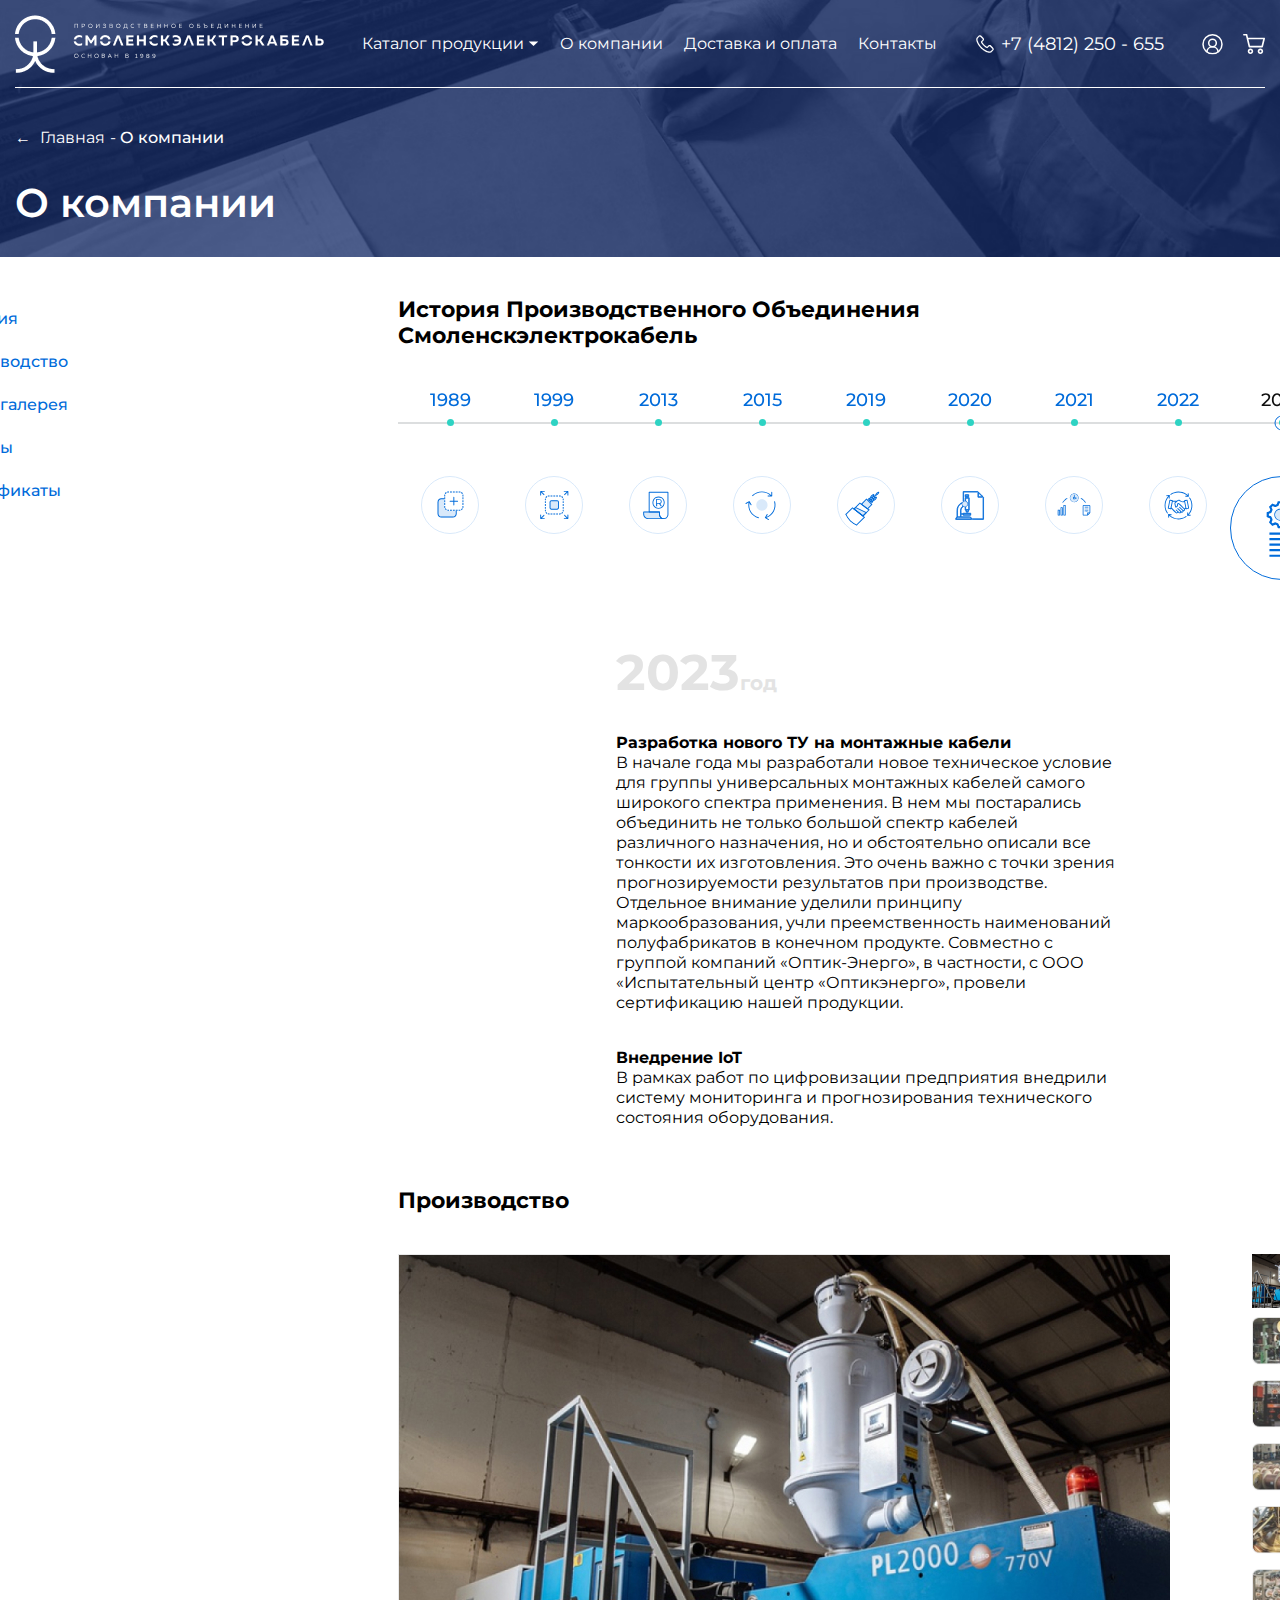
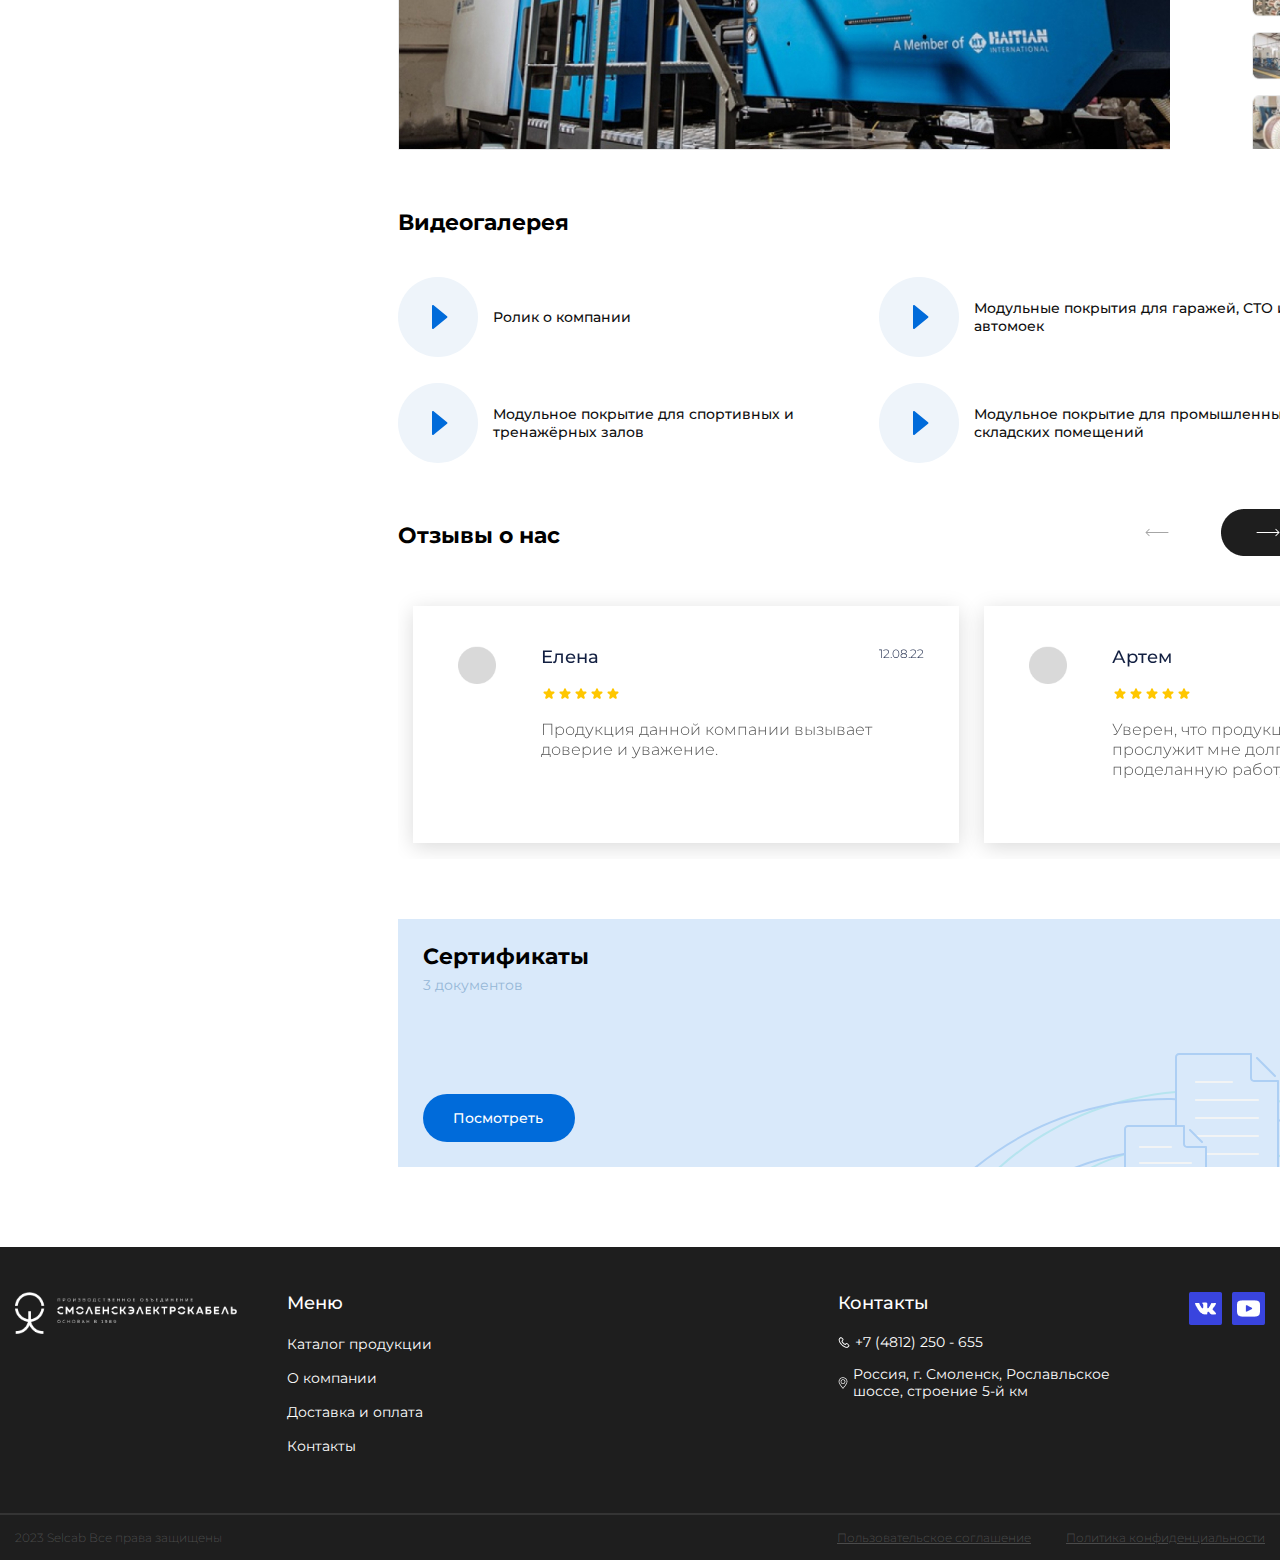
==== commit d9375835: "fixes" ====
--- a/about.html
+++ b/about.html
@@ -644,13 +644,13 @@
                     <p class="account-login__social-title">или зарегистрируйтесь с помощью</p>
                     <div class="account-login__social-links">
                         <a href="#!">
-                            <img src="./img/gray-vk.svg" alt="">
+                            <img src="./img/contact-info__vk.svg" alt="">
                         </a>
                         <a href="#!">
-                            <img src="./img/gray-google.svg" alt="">
+                            <img src="./img/contact-info__google.svg" alt="">
                         </a>
                         <a href="#!">
-                            <img src="./img/gray-yandex.svg" alt="">
+                            <img src="./img/contact-info__yandex.svg" alt="">
                         </a>
                     </div>
                 </div>
@@ -671,7 +671,7 @@
                     </div>
 
                     <div class="form__bottom-btns">
-                        <button class="submit-form">Войти</button>
+                        <a href="account.html" class="submit-form">Войти</a>
                     </div>
                 </form>
 
@@ -681,13 +681,13 @@
                     <p class="account-login__social-title">или войдите с помощью</p>
                     <div class="account-login__social-links">
                         <a href="#!">
-                            <img src="./img/gray-vk.svg" alt="">
+                            <img src="./img/contact-info__vk.svg" alt="">
                         </a>
                         <a href="#!">
-                            <img src="./img/gray-google.svg" alt="">
+                            <img src="./img/contact-info__google.svg" alt="">
                         </a>
                         <a href="#!">
-                            <img src="./img/gray-yandex.svg" alt="">
+                            <img src="./img/contact-info__yandex.svg" alt="">
                         </a>
                     </div>
                 </div>
--- a/css/style.css
+++ b/css/style.css
@@ -202,6 +202,7 @@
 }
 .account-login .form__bottom-btns .submit-form {
     max-width: 100%;
+    text-align: center;
 }
 .account-login .contact-info__form {
     margin-bottom: 20px;
@@ -222,6 +223,12 @@
     display: flex;
     align-items: center;
     gap: 30px;
+}
+.account-login__social-links img {
+    filter: contrast(0.5) grayscale(1);
+}
+.account-login__social-links img:hover {
+    filter: none;
 }
 
 .account-login__entry .password-container {
@@ -625,11 +632,12 @@
     justify-content: space-between;
     background: #FAFAFA;
     padding: 5px 0 25px 20px;
+    max-width: 320px;
+    width: 100%;
 }
 .coverings__card-img {
-    /* min-height: 239px; */
-    max-width: 274px;
-    padding-left: 50px;
+    max-width: 240px;
+    margin-left: auto;
 }
 .coverings__card-title {
     color: #5E5E5E;
@@ -812,6 +820,9 @@
 .portfolio-slider .swiper-wrapper,
 .portfolio-slider {
     overflow-y: visible !important;
+}
+.portfolio-slider .swiper-wrapper {
+    align-items: center;
 }
 
 .swiper-button-prev {
@@ -1043,6 +1054,10 @@
     opacity: .5;
     filter: invert(1) grayscale(1);
 }
+.feedback-slide {
+    display: flex;
+    justify-content: center;
+}
 
 .feedback__btn {
     display: flex;
@@ -1051,6 +1066,7 @@
     padding: 15px 30px;
     background: #2FDDC0;
     border-radius: 50px;
+    max-width: 265px;
 
     font-weight: 500;
     font-size: 18px;
@@ -1207,23 +1223,23 @@
     padding-left: 20px;
 }
 
-.categories__list-item {
+.categories__list-link {
     position: relative;
     padding-left: 5px;
 }
-
-.categories__list-item:not(:last-child) {
-    margin-bottom: 20px;
-}
-
-.categories__list-link {
+.categories__list-link a {
     color: #3944DE;
     font-weight: 300;
     font-size: 16px;
     line-height: 20px;
 }
 
-.categories__list-item.active-item::before {
+.categories__list-link:not(:last-child) {
+    margin-bottom: 20px;
+}
+
+
+.categories__list-link.active-item::before {
     content: '';
     position: absolute;
     top: 0;
@@ -1232,7 +1248,7 @@
     height: 100%;
     border-left: 1px solid #00DCC4;
 }
-.categories__list-item.active-item a {
+.categories__list-link.active-item a {
     color: #000;
 }
 
@@ -1279,6 +1295,7 @@
     border: 1px solid #CECECE;
     border-radius: 8px;
     min-width: 280px;
+    padding-right: 10px;
 
     color: #1F1F1F;
     font-weight: 400;
@@ -1297,6 +1314,7 @@
     appearance: none;
     font-weight: 300;
     border: 0;
+    padding-right: 15px;
 }
 
 .products__filter-sort {
@@ -1315,14 +1333,14 @@
     gap: 24px;
 }
 
-.filter__list-link {
+.filter__list-btn {
     color: #1F1F1F;
     font-weight: 300;
     font-size: 12px;
     line-height: 15px;
 }
 
-.filter__list-item.active-item a {
+.filter__list-btn.active-item {
     text-decoration: underline;
 }
 
@@ -1330,6 +1348,19 @@
     display: grid;
     grid-template-columns: 1fr 1fr 1fr;
     gap: 25px;
+}
+
+.categories-item {
+    display: none;
+}
+.categories-item.item-active {
+    display: block;
+}
+.filter-item {
+    order: 2;
+}
+.filter-item.filtered {
+    order: 1;
 }
 
 .product__cards > div {
@@ -1483,15 +1514,29 @@
 .product__card-content {
     position: relative;
     display: grid;
-    gap: 25px;
+    gap: 50px;
     grid-template-columns: 40% 50%;
 
     margin-bottom: 60px;
 }
 
 .product-card .product__card-categories {
-    left: unset;
-    right: 0;
+    width: 100%;
+    height: 100%;
+    top: -15px;
+    left: 0;
+}
+.product-card .category-hit {
+    width: 68px;
+    height: 68px;
+}
+.product-card .category-eco {
+    width: 54px;
+    height: 54px;
+}
+.product-card .category-hit img,
+.product-card .category-eco img {
+    width: 100%;
 }
 
 .content__desc {
@@ -1541,9 +1586,10 @@
     font-weight: 300;
     font-size: 16px;
     line-height: 20px;
+    white-space: nowrap;
 }
 .content__factures-item.active-item {
-    text-decoration: underline;
+    border-bottom: 1px solid #000;
 }
 
 .counter {
@@ -1579,6 +1625,7 @@
     font-weight: 700;
     font-size: 30px;
     line-height: 37px;
+    white-space: nowrap;
 }
 
 .card__price .card__content-title {
@@ -1625,6 +1672,16 @@
     line-height: 20px;
 }
 
+.product__card-favourite-btn {
+    width: 16px;
+    height: 16px;
+    background: url('../img/product-card-favourite.svg') no-repeat center;
+    background-size: contain;
+}
+.product__card-favourite-btn.btn-active {
+    background-image: url('../img/product-card-favourite-picked.png');
+}
+
 /* --- Product card end --- */
 /* ----------------------- */
 
@@ -1652,6 +1709,9 @@
     grid-template-columns: auto 1fr;
     justify-content: center;
     gap: 130px;
+}
+.about-main .page-content {
+    gap: 330px
 }
 
 .page__navigation-item {
@@ -1741,6 +1801,9 @@
 .history-next {
     background: url('../img/history-slider.svg') no-repeat center;
 }
+.history-prev {
+    transform: rotate(180deg);
+}
 
 
 .timeline__block-date {
@@ -1937,8 +2000,12 @@
 /* About-reviews */
 
 .reviews-slider {
-    height: 255px;
+    height: 270px;
     width: 100%;
+}
+.reviews-slider .swiper-wrapper {
+    align-items: center;
+    padding-left: 15px;
 }
 
 .about-reviews .slider-btns {
@@ -2436,6 +2503,16 @@
     display: flex;
     width: 100%;
     justify-content: space-between;
+}
+
+.basket__item.deleted-item {
+    display: none;
+}
+.review-notification.basket__deleted-notification {
+    display: none;
+}
+.review-notification.basket__deleted-notification.notification-active {
+    display: flex;
 }
 
 /* Order-form */
@@ -3372,6 +3449,8 @@
     margin-right: 10px;
     display: inline-block;
     transition: background 0.3s;
+    box-shadow: 0px 4px 4px 0px #00000026;
+
 }
 .circle-checkbox .custom-checkbox::after {
     content: '';
@@ -3427,6 +3506,9 @@
     width: 40px;
     height: 40px;   
 }
+.account__subscriptions .swiper-button-next {
+    transform: none;
+}
 
 .account-modal .modal__content {
     max-width: 660px;
@@ -3749,9 +3831,11 @@
     }
 
     .account-content {
-        grid-template-columns: 1fr;
+        display: flex;
+        flex-direction: column;
         gap: 50px;
     }
+    .reviews-slider .swiper-wrapper
     .account__list {
         display: flex;
         flex-direction: column;
@@ -4012,6 +4096,13 @@
     .card__content-bottom {
         grid-template-areas: 'price counter'
                               'btn btn';
+
+        gap: 20px;
+        row-gap: 40px;
+    }
+    .product-card-page .card__content-img {
+        width: 70%;
+        margin: 0 auto;
     }
     .card__content-bottom .product__card-btn {
         max-width: 100%;
@@ -4066,7 +4157,7 @@
         top: 100%;
     }
     .work__card-title {
-        max-width: 150px;
+        max-width: 140px;
         text-align: start;
     }
 
@@ -4190,6 +4281,7 @@
     .order-top__btn.a-768 {
         display: flex;
         margin: 0 auto;
+        margin-top: 25px;
     }
     .account__order-blocks {
         margin-bottom: 45px;
@@ -4219,10 +4311,13 @@
         margin-bottom: 30px;
     }
     .order__content .basket__item-subinfo {
-        flex-direction: column-reverse;
+        flex-direction: column;
     }
     .order__content .subinfo__title.a-992 {
         gap: 24px;
+        grid-column: span 2;
+        font-size: 12px;
+        line-height: 14px;
     }
     .product__card-picture {
         width: max-content;
@@ -4230,7 +4325,7 @@
         gap: 20px;
         margin-bottom: 25px;
     }
-    .product__card {
+    .account-main .product__card {
         max-width: 285px;
         justify-self: center;
     }
@@ -4292,4 +4387,36 @@
         display: flex;
         justify-content: center;
     }
+    .porftolio__slide-img, .account__slide-img {
+        height: auto;
+    }
+    .reviews-slider {
+        height: auto;
+        padding-bottom: 15px;
+    }
+    .reviews__card {
+        grid-template-columns: 1fr;
+        max-width: 92%;
+        height: max-content;
+        padding: 25px;
+    }
+    .about-main .page-content {
+        gap: 40px;
+    }
+
+    .team__card {
+        max-width: 100%;
+    }
+    .team__card-img {
+        height: 100%;
+        max-height: 246px;
+        object-fit: contain;
+        margin: 0 auto;
+        display: block;
+    }
+    .account__tab-content-top {
+        flex-direction: column;
+        align-items: flex-start;
+        gap: 15px;
+    }
 }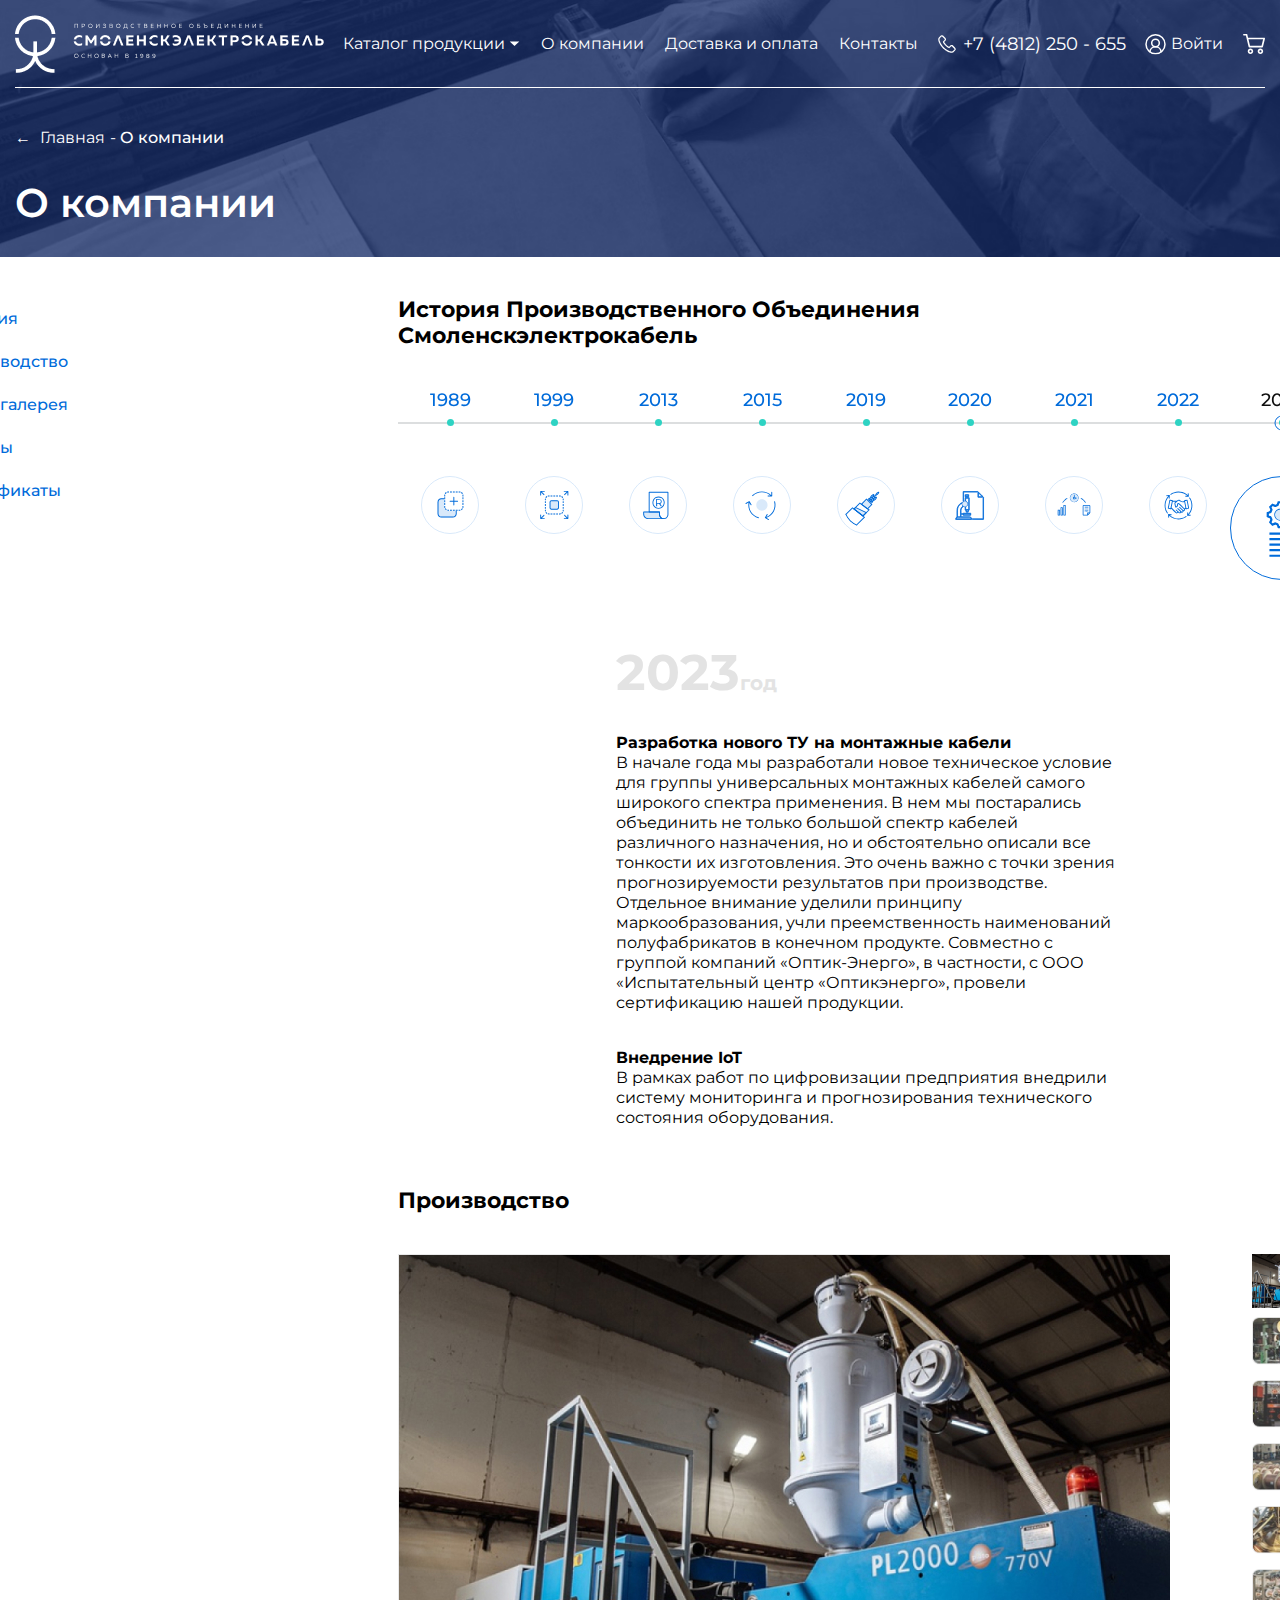
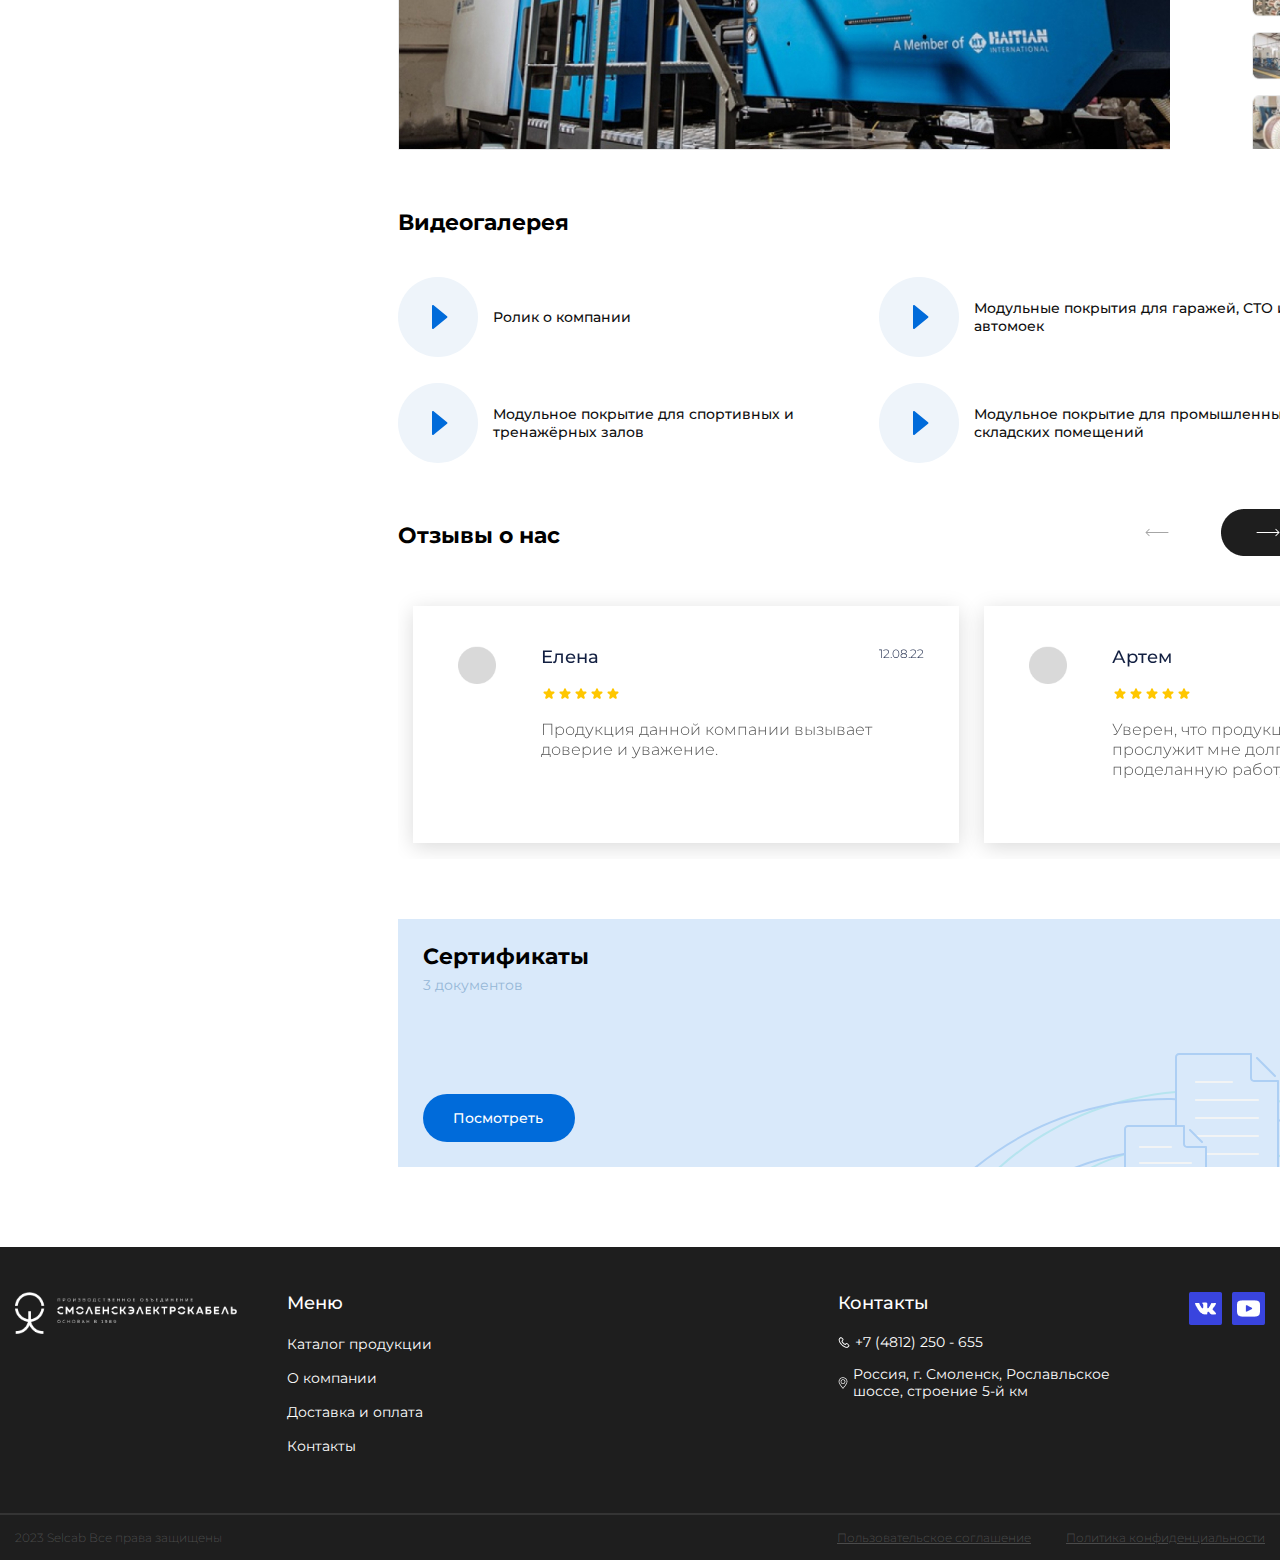
==== commit eba28b1b: "fixs" ====
--- a/about.html
+++ b/about.html
@@ -21,26 +21,26 @@
                 <nav class="header__nav">
                     <ul class="header__nav-list">
                         <li class="header__nav-item">
-                            <a href="#!" class="header__nav-link nav-link-more">Каталог продукции</a>
+                            <a href="./catalog.html" class="header__nav-link nav-link-more">Каталог продукции</a>
 
                             <ul class="header__subnav-list">
                                 <li class="header__subnav-item">
-                                    <a href="./catalog.html" class="header__subnav-link">Гаражи и парковки</a>
+                                    <a href="./catalog.html" class="header__subnav-link" data-category="garages">Гаражи и парковки</a>
                                 </li>
                                 <li class="header__subnav-item">
-                                    <a href="./catalog.html" class="header__subnav-link">Тренажерные залы и фитнес-клубы</a>
+                                    <a href="./catalog.html" class="header__subnav-link" data-category="gyms">Тренажерные залы и фитнес-клубы</a>
                                 </li>
                                 <li class="header__subnav-item">
-                                    <a href="./catalog.html" class="header__subnav-link">Автосервисы и автомойки</a>
+                                    <a href="./catalog.html" class="header__subnav-link" data-category="autos">Автосервисы и автомойки</a>
                                 </li>
                                 <li class="header__subnav-item">
-                                    <a href="./catalog.html" class="header__subnav-link">Складские и промышленные помещения</a>
+                                    <a href="./catalog.html" class="header__subnav-link" data-category="storages">Складские и промышленные помещения</a>
                                 </li>
                                 <li class="header__subnav-item">
-                                    <a href="./catalog.html" class="header__subnav-link">Модульный пол</a>
+                                    <a href="./catalog.html" class="header__subnav-link" data-category="module-floor">Модульный пол</a>
                                 </li>
                                 <li class="header__subnav-item">
-                                    <a href="./catalog.html" class="header__subnav-link">Смотреть все</a>
+                                    <a href="./catalog.html" class="header__subnav-link" data-category="all">Смотреть все</a>
                                 </li>
                             </ul>
                         </li>
@@ -68,6 +68,7 @@
                 <div class="header__links">
                     <a href="#!" class="header__links-item modal-btn" data-modal="account-login">
                         <img src="./img/header__links-account.svg" alt="" class="header__links-ico">
+                        <span>Войти</span>
                     </a>
                     <a href="./basket.html" class="header__links-item">
                         <img src="./img/header__links-cart.svg" alt="" class="header__links-ico">
@@ -212,7 +213,7 @@
                                     <span>1999</span>год
                                 </p>
 
-                                <p class="history__text-paragraph"><strong>Переехали на собственную производственную площадку:</strong> 15000 м2 цехов, складов и офисных помещений в промышленной зоне города Смоленска, на 5-м километре Рославльского шоссе. Это позволило существенно расширить ассортимент: мы стали выпускать все виды проводов и шнуров, которые используются при изготовлении бытовой техники, огнестойкие, силовые и контрольные кабели, в том числе бронированные и не выделяющие галогенов.</p>
+                                <p class="history__text-paragraph"><strong>Переехали на собственную производственную площадку:</strong> 15000 м<sup>2</sup> цехов, складов и офисных помещений в промышленной зоне города Смоленска, на 5-м километре Рославльского шоссе. Это позволило существенно расширить ассортимент: мы стали выпускать все виды проводов и шнуров, которые используются при изготовлении бытовой техники, огнестойкие, силовые и контрольные кабели, в том числе бронированные и не выделяющие галогенов.</p>
                             </div>
                             <div class="about__history-text" data-date="2013">
                                 <p class="history__text-date">
@@ -695,6 +696,15 @@
         </div>
     </div>
 
+    <script>
+        document.querySelectorAll('.header__subnav-link').forEach(link => {
+            link.addEventListener('click', function(event) {
+                event.preventDefault();
+                const dataCategory = this.getAttribute('data-category');
+                window.location.href = this.href + '?category=' + encodeURIComponent(dataCategory);
+            });
+        });
+    </script>
     <script src="./js/swiper-bundle.min.js"></script>
     <script src="./js/script.js"></script>
 </body>
--- a/css/style.css
+++ b/css/style.css
@@ -88,7 +88,7 @@
     left: 0;
     width: 100%;
     height: 100%;
-    z-index: 10;
+    z-index: 1000;
     background: rgba(0, 0, 0, .6);
     display: none;
 }
@@ -442,6 +442,19 @@
     gap: 20px;
 }
 
+.header__links span {
+    font-weight: 400;
+    font-size: 16px;
+    line-height: 20px;
+    color: #fff;
+}
+
+.header__links-item {
+    display: flex;
+    gap: 5px;
+    align-items: center;
+}
+
 /* Header end */
 
 /* --- Main page start --- */
@@ -517,6 +530,16 @@
     line-height: 25px;
 }
 
+.slider__container {
+    position: relative;
+}
+.slider__container .catalog-slider-prev {
+    left: -20px;
+}
+.slider__container .catalog-slider-next {
+    right: -20px;
+}
+
 /* Main-bunner end */
 
 /* Main-catalog start */
@@ -553,16 +576,17 @@
     z-index: 2;
 }
 
-.swiper .catalog-slider-next,
-.swiper .catalog-slider-prev {
+.slider__container .catalog-slider-next,
+.slider__container .catalog-slider-prev {
     width: 58px;
     height: 58px;
     background: url('../img/slider-next-arrow.svg') no-repeat center;
 }
-.swiper .swiper-button-prev {
+.slider__container .swiper-button-prev {
     transform: rotate(180deg);
 }
-.main__catalog-slider .swiper-button-disabled {
+
+.slider__container .swiper-button-disabled {
     opacity: 1;
     filter:brightness(3.5) grayscale(1);
 } 
@@ -730,6 +754,13 @@
 
 .advantages-slide:nth-child(2) .advantages__video-block {
     margin-bottom: 40px;
+}
+
+.swiper-button-next.advantages-next {
+    background: url('../img/advantages-next.png');
+}
+.swiper-button-next.advantages-next.swiper-button-disabled {
+    filter: grayscale(1);
 }
 
 /* Main-advantages end */
@@ -1058,6 +1089,12 @@
     display: flex;
     justify-content: center;
 }
+.feedback-slide:first-child img {
+    max-width: 200px;
+}
+.feedback-bunner .swiper-wrapper {
+    align-items: center;
+}
 
 .feedback__btn {
     display: flex;
@@ -1253,6 +1290,31 @@
 }
 
 .categories__select {
+    list-style: none;
+    padding: 0;
+    margin: 0;
+    display: none; /* Скрыть список по умолчанию */
+}
+
+.categories__select li {
+    padding: 10px;
+    cursor: pointer;
+}
+
+.categories__select li:hover {
+    background-color: #f0f0f0;
+}
+
+.dropdown {
+    position: relative;
+    display: inline-block;
+}
+
+.catalog__categories-dropdown {
+    display: none;
+}
+
+.dropdown-toggle {
     width: 100%;
     appearance: none;
     -webkit-appearance: none; /* Safari и Chrome */
@@ -1260,11 +1322,14 @@
     -ms-appearance: none; /* IE */
     outline: none;
     cursor: pointer;
-    background: url('../img/header-black__link-arrow.svg') no-repeat 95%;
+    background: url('../img/header-black__link-arrow.svg') no-repeat 95% 25px;
     box-shadow: 0px 4px 20px 0px #0000001A;
     padding: 20px;
-    
-    display: none;
+    text-align: left;
+}
+
+.dropdown.open .categories__select {
+    display: block; /* Показать список при открытом состоянии */
 }
 
 .products__filter {
@@ -1456,6 +1521,7 @@
     font-weight: 500;
     font-size: 16px;
     line-height: 20px;
+    min-height: 40px;
 
     margin-bottom: 18px;
 }
@@ -1679,7 +1745,7 @@
     background-size: contain;
 }
 .product__card-favourite-btn.btn-active {
-    background-image: url('../img/product-card-favourite-picked.png');
+    background-image: url('../img/product-card-favourite-picked.svg');
 }
 
 /* --- Product card end --- */
@@ -1804,6 +1870,10 @@
 .history-prev {
     transform: rotate(180deg);
 }
+.history-swiper__btns .swiper-button-disabled {
+    opacity: 1;
+    filter:brightness(3.5) grayscale(1);
+}
 
 
 .timeline__block-date {
@@ -2012,12 +2082,18 @@
     top: -5%;
 }
 .reviews-prev {
-    background: url(../img/portfolio-next.png) no-repeat center;
-    transform: rotate(180deg);
+    background: url(../img/portfolio-prev.png) no-repeat center;
 }
 .reviews-next {
     background: url(../img/portfolio-prev.png) no-repeat center;
     transform: rotate(180deg);
+}
+.about-reviews .swiper-button-disabled {
+    background-image: url('../img/portfolio-next.png');
+    transform: rotate(180deg);
+}
+.reviews-next.swiper-button-disabled {
+    transform: none;
 }
 
 .reviews__card {
@@ -2281,6 +2357,12 @@
 .contacts-team .swiper-button-next {
     background-image: url('../img/team-next.svg');
 }
+.contacts-team .swiper-button-disabled {
+    background-image: url('../img/portfolio-next.png');
+}
+.team-prev.swiper-button-disabled {
+    transform: rotate(180deg);
+}
 
 #scheme-map {
     width: 100%;
@@ -2332,6 +2414,10 @@
     display: grid;
     grid-template-columns: auto 1fr;
     align-items: flex-start;
+    margin-bottom: 20px;
+}
+.basket__item:last-child {
+    margin-bottom: 0;
 }
 
 .basket__item-info {
@@ -2878,15 +2964,16 @@
     background: url('../img/slider-next-arrow.svg') no-repeat center;
     background-size: contain;
 }
-.swiper .account-prev.swiper-button-disabled {
+.account-slider .swiper-button-disabled {
     opacity: 1;
     filter: brightness(3.5) grayscale(1);
 }
 .swiper .account-prev {
-    left: 125px;
+    left: 135px;
+    transform: rotate(180deg);
 }
 .swiper .account-next {
-    right: 125px;
+    right: 135px;
 }
 .account-slider .portfolio-slide:not(.swiper-slide-active) {
     filter: opacity(.5)
@@ -2899,6 +2986,9 @@
 }
 .account-slide {
     position: relative;
+}
+.account-slide:not(.swiper-slide-active) {
+    opacity: .5;
 }
 .account-slide__text {
     position: absolute;
@@ -2930,6 +3020,7 @@
 }
 .account__list {
     min-width: 240px;
+    position: relative;
 }
 .account__list-item {
     padding: 12px 0;
@@ -2956,6 +3047,9 @@
     display: flex;
     align-items: center;
     gap: 12px;
+}
+.account__list-item.hide {
+    display: none;
 }
 
 .review-notification {
@@ -3060,6 +3154,7 @@
     align-items: center;
     justify-content: space-between;
     margin-bottom: 25px;
+    gap: 20px;
 }
 .contact-info__social-title {
     font-weight: 500;
@@ -3070,6 +3165,9 @@
     display: flex;
     align-items: center;
     gap: 30px;
+}
+.contact-info__social-link img {
+    min-width: 30px;
 }
 
 .contact-info__form {
@@ -3212,6 +3310,9 @@
     flex-wrap: wrap;
     max-width: 90%;
 }
+.account-personalization.hide {
+    display: none;
+}
 .personalization__subtitle {
     margin-bottom: 20px;
 }
@@ -3238,6 +3339,7 @@
     box-shadow: 0px 4px 20px 0px #0000001A;
     border-radius: 4px;
     margin-bottom: 20px;
+    display: none;
 }
 .account__order:last-child {
     margin-bottom: 0;
@@ -3538,6 +3640,8 @@
     font-weight: 600;
     font-size: 18px;
     line-height: 22px;
+}
+.account-modal__btn.agree a {
     color: #fff;
 }
 .account-modal__btn.disagree {
@@ -3752,6 +3856,9 @@
 @media (max-width: 992px) {
     #nav-burger {
         display: block;
+    }
+    .header__links-item span {
+        display: none;
     }
     .header__nav {
         display: flex;
@@ -3927,6 +4034,10 @@
         display: grid;
         grid-template-columns: .6fr 1fr;align-items: center;
     }
+    .account__list-item.active-tab {
+        padding-left: 0;
+        border-left: none;
+    }
     
 }
 
@@ -4032,9 +4143,9 @@
     .catalog__categories {
         display: none;
     }
-    .categories__select {
+    /* .categories__select {
         display: block;
-    }
+    } */
     .catalog__categories-title {
         display: none;
     }
@@ -4222,20 +4333,28 @@
     .account-slider {
         max-width: 150px;
         margin-right: 10px;
+        overflow-x: visible;
     }
     .account__bunner-title {
         font-size: 15px;
         line-height: 18px;
     }
+    .account-slide:not(.swiper-slide-active) {
+        opacity: 0;
+    }
     .swiper .account-prev {
-        left: 0;
+        left: -10px;
         width: 22px;
         height: 22px;
     }
     .swiper .account-next {
-        right: 0;
+        right: -10px;
         width: 22px;
         height: 22px;
+    }
+    .swiper .account-prev,
+    .swiper .account-next {
+        top: 60%;
     }
     .account-slide__title {
         font-size: 10px;
@@ -4247,6 +4366,11 @@
     }
     .portfolio-slide.swiper-slide-active, .account-slide.swiper-slide-active {
         transform: none;
+    }
+    .portfolio-slide, .account-slide {
+        display: flex;
+        align-items: center;
+        justify-content: center;
     }
     .account-title {
         margin-bottom: 10px;
@@ -4393,10 +4517,14 @@
     .reviews-slider {
         height: auto;
         padding-bottom: 15px;
+        overflow: visible;
+    }
+    .reviews-slider .swiper-wrapper {
+        padding-left: 0;
     }
     .reviews__card {
         grid-template-columns: 1fr;
-        max-width: 92%;
+        max-width: 100%;
         height: max-content;
         padding: 25px;
     }
@@ -4419,4 +4547,10 @@
         align-items: flex-start;
         gap: 15px;
     }
+    .catalog__categories-dropdown {
+        display: block;
+    }
+    .contact-info__social-links {
+        gap: 15px;
+    }
 }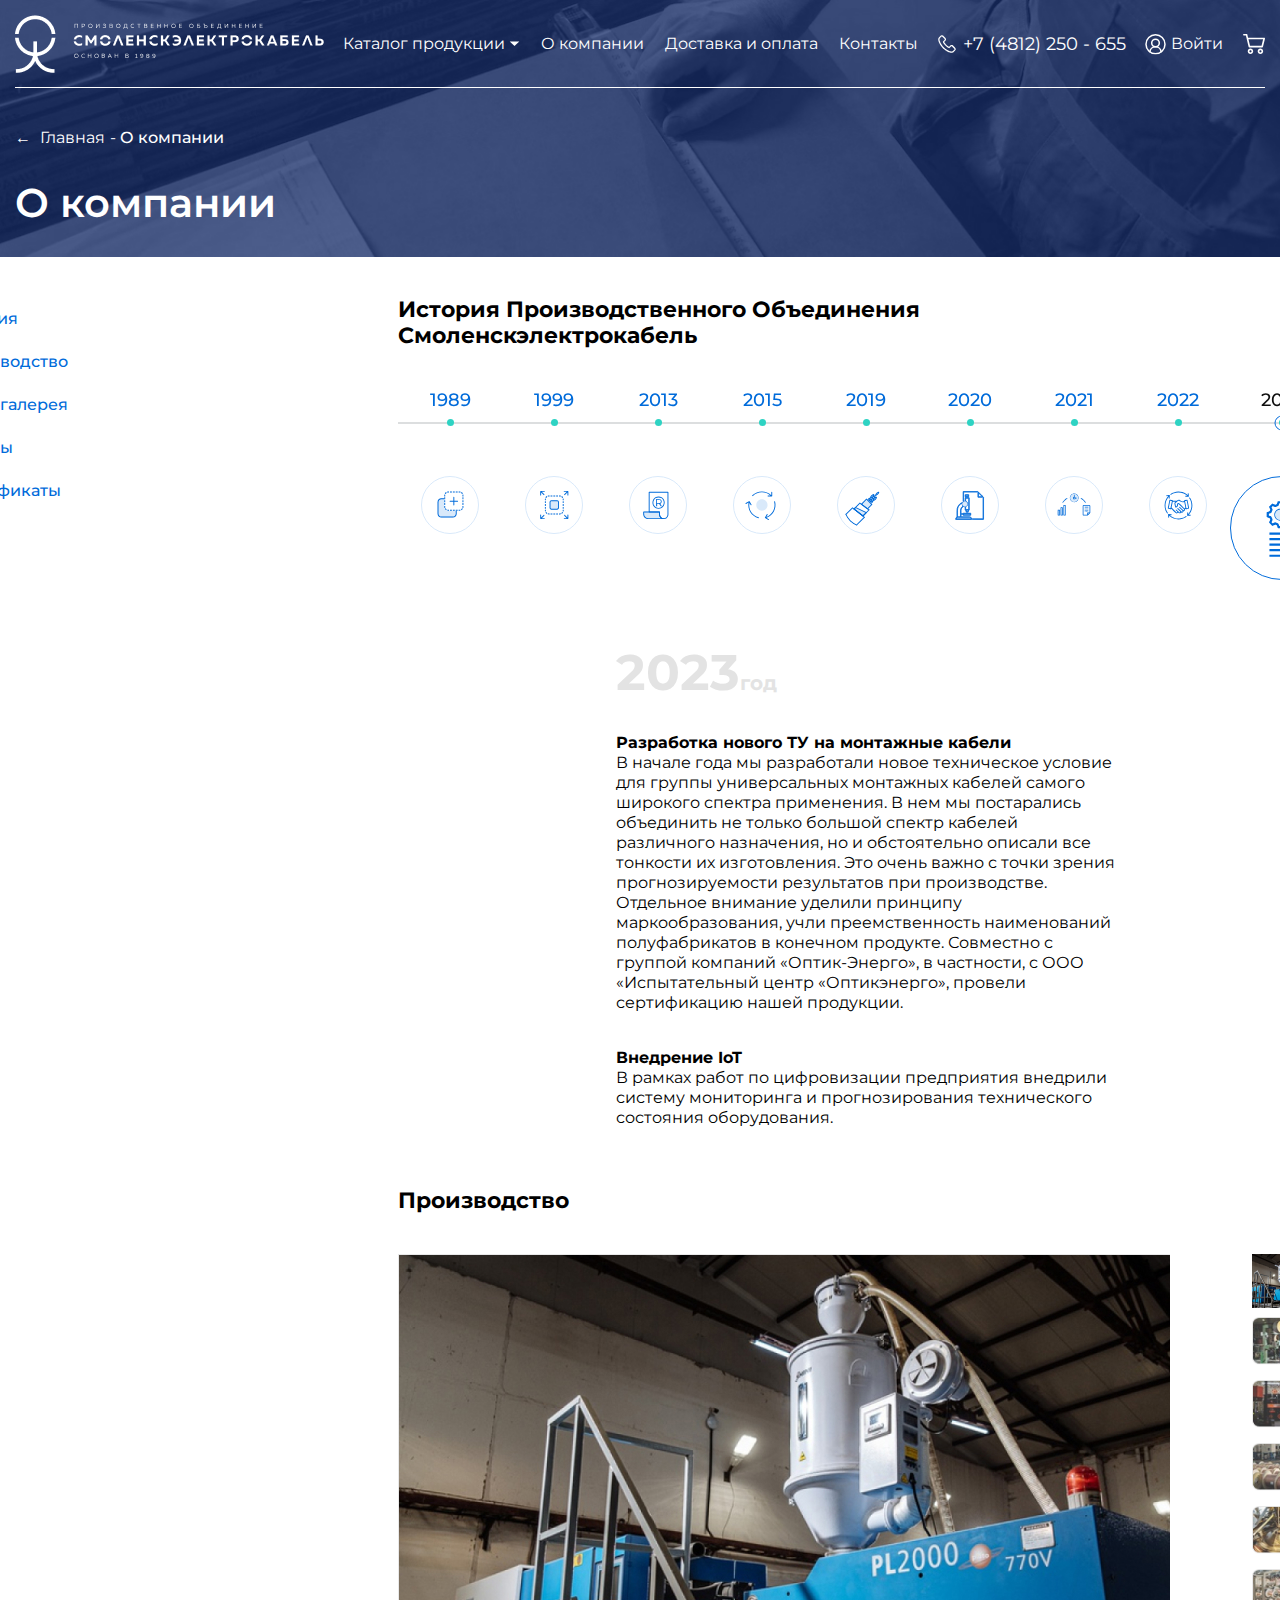
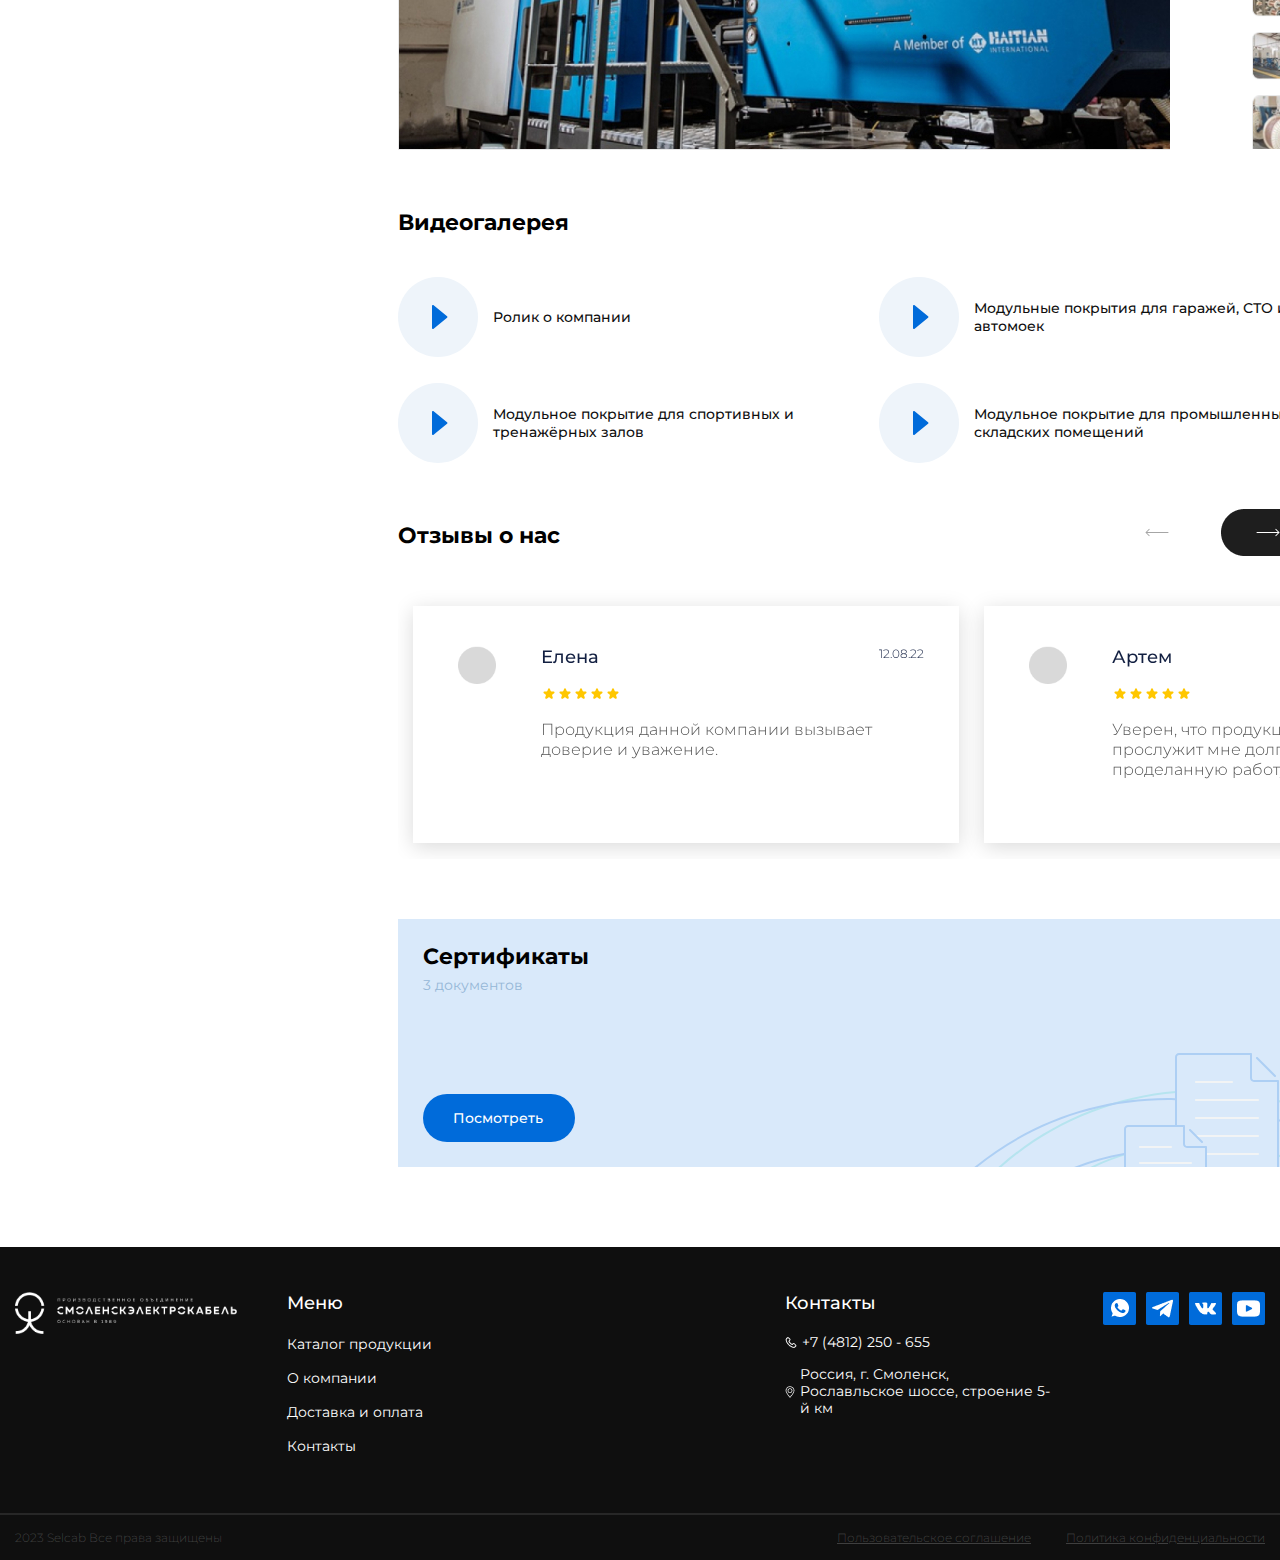
==== commit 63071011: "fixs" ====
--- a/about.html
+++ b/about.html
@@ -513,6 +513,12 @@
 
                 <div class="footer__block footer__socials">
                     <a href="#!" class="footer__social-link">
+                        <img src="./img/social-whatsapp.png" alt="" class="footer__social-img">
+                    </a>
+                    <a href="#!" class="footer__social-link">
+                        <img src="./img/social-tg.png" alt="" class="footer__social-img">
+                    </a>
+                    <a href="#!" class="footer__social-link">
                         <img src="./img/social-vk.png" alt="" class="footer__social-img">
                     </a>
                     <a href="#!" class="footer__social-link">
--- a/css/style.css
+++ b/css/style.css
@@ -442,11 +442,14 @@
     gap: 20px;
 }
 
-.header__links span {
+.header__links-item span {
     font-weight: 400;
     font-size: 16px;
     line-height: 20px;
     color: #fff;
+}
+.header-white .header__links-item span {
+    color: #000;
 }
 
 .header__links-item {
@@ -503,7 +506,7 @@
 
 .main__left-block {
     padding: 30px 50px;
-    background: #3944DE;
+    background: #006BDA;
 }
 .left__block-title {
     color: #FFFFFF;
@@ -603,7 +606,7 @@
     display: block;
     width: max-content;
     margin: 0 auto;
-    background: #3944DE;
+    background: #006BDA;
     border-radius: 50px;
     padding: 18px 36px;
 
@@ -3640,6 +3643,7 @@
     font-weight: 600;
     font-size: 18px;
     line-height: 22px;
+    color: #fff;
 }
 .account-modal__btn.agree a {
     color: #fff;
@@ -3683,7 +3687,7 @@
 /* Footer */
 
 .footer {
-    background: #1E1E1E;
+    background: #0F0F0F;
 }
 
 .footer__wrapper {
@@ -4553,4 +4557,7 @@
     .contact-info__social-links {
         gap: 15px;
     }
+    .main__catalog-btns {
+        display: none;
+    }
 }